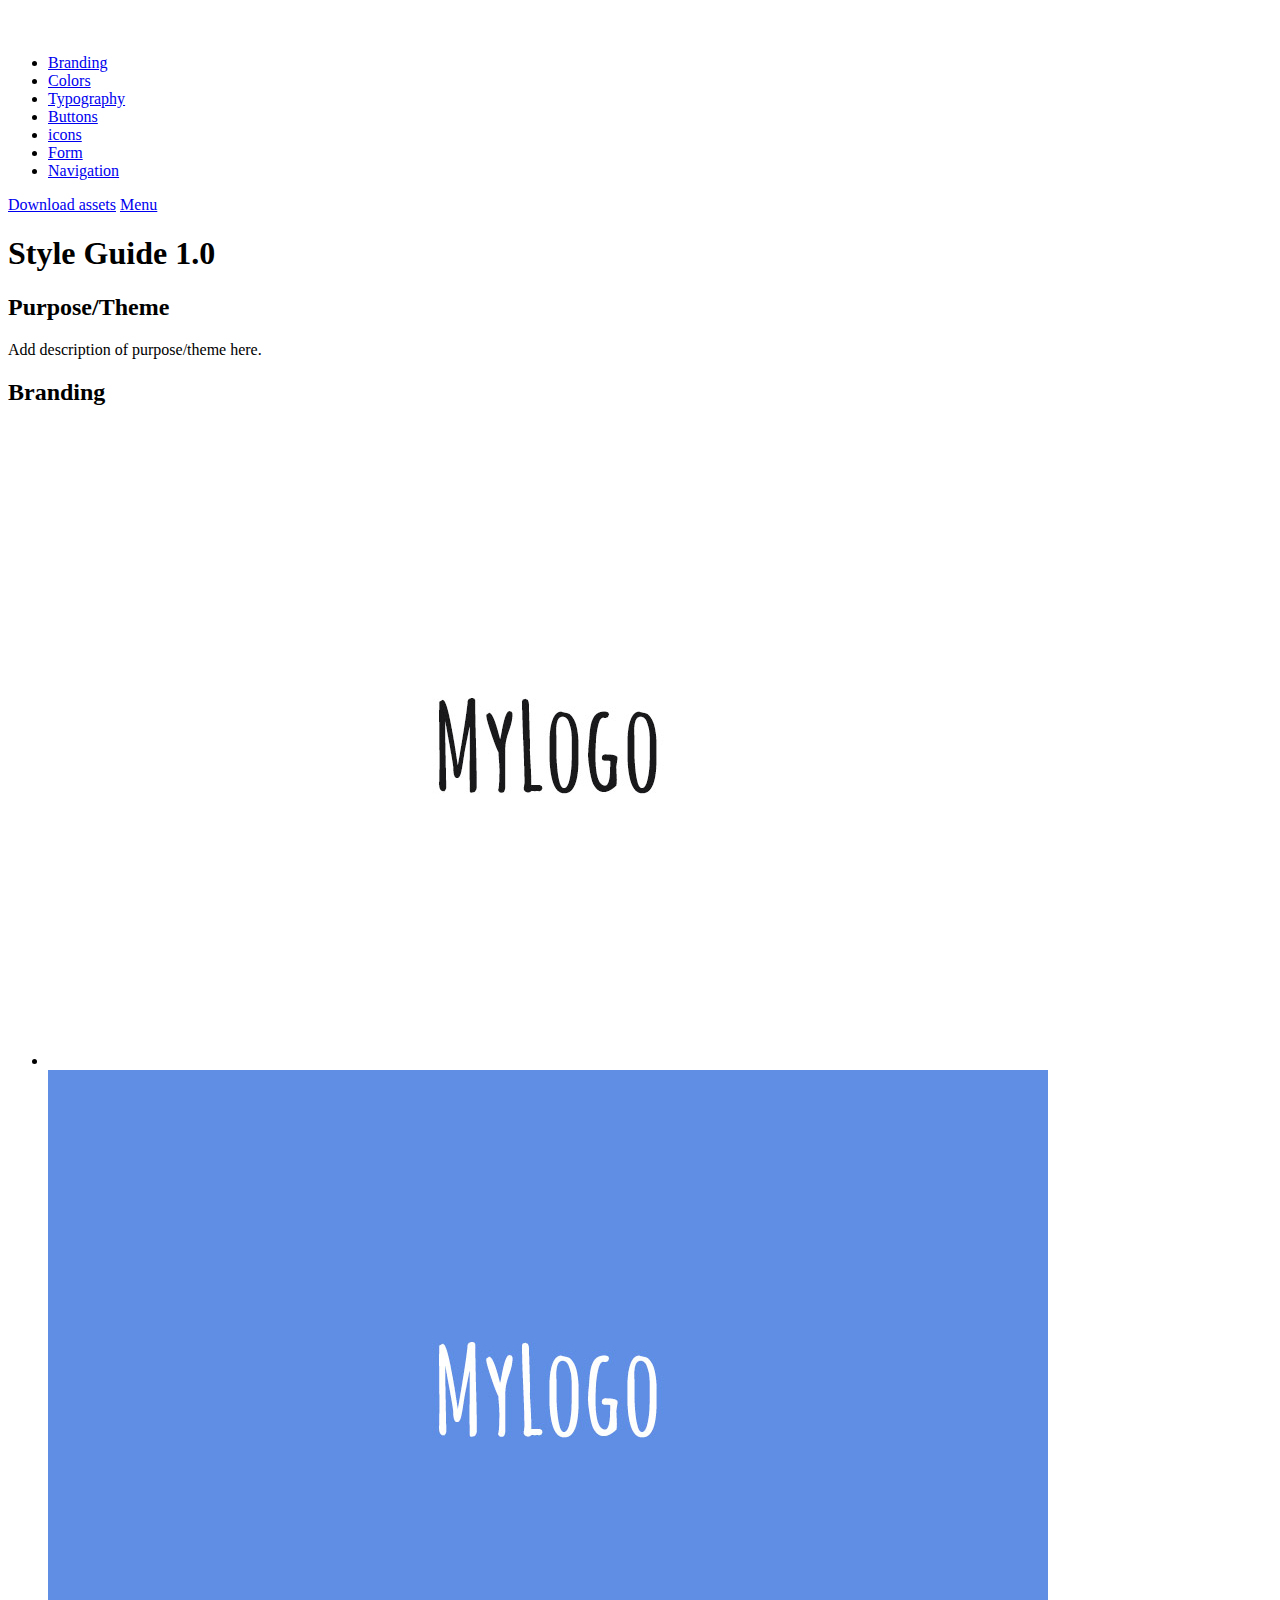
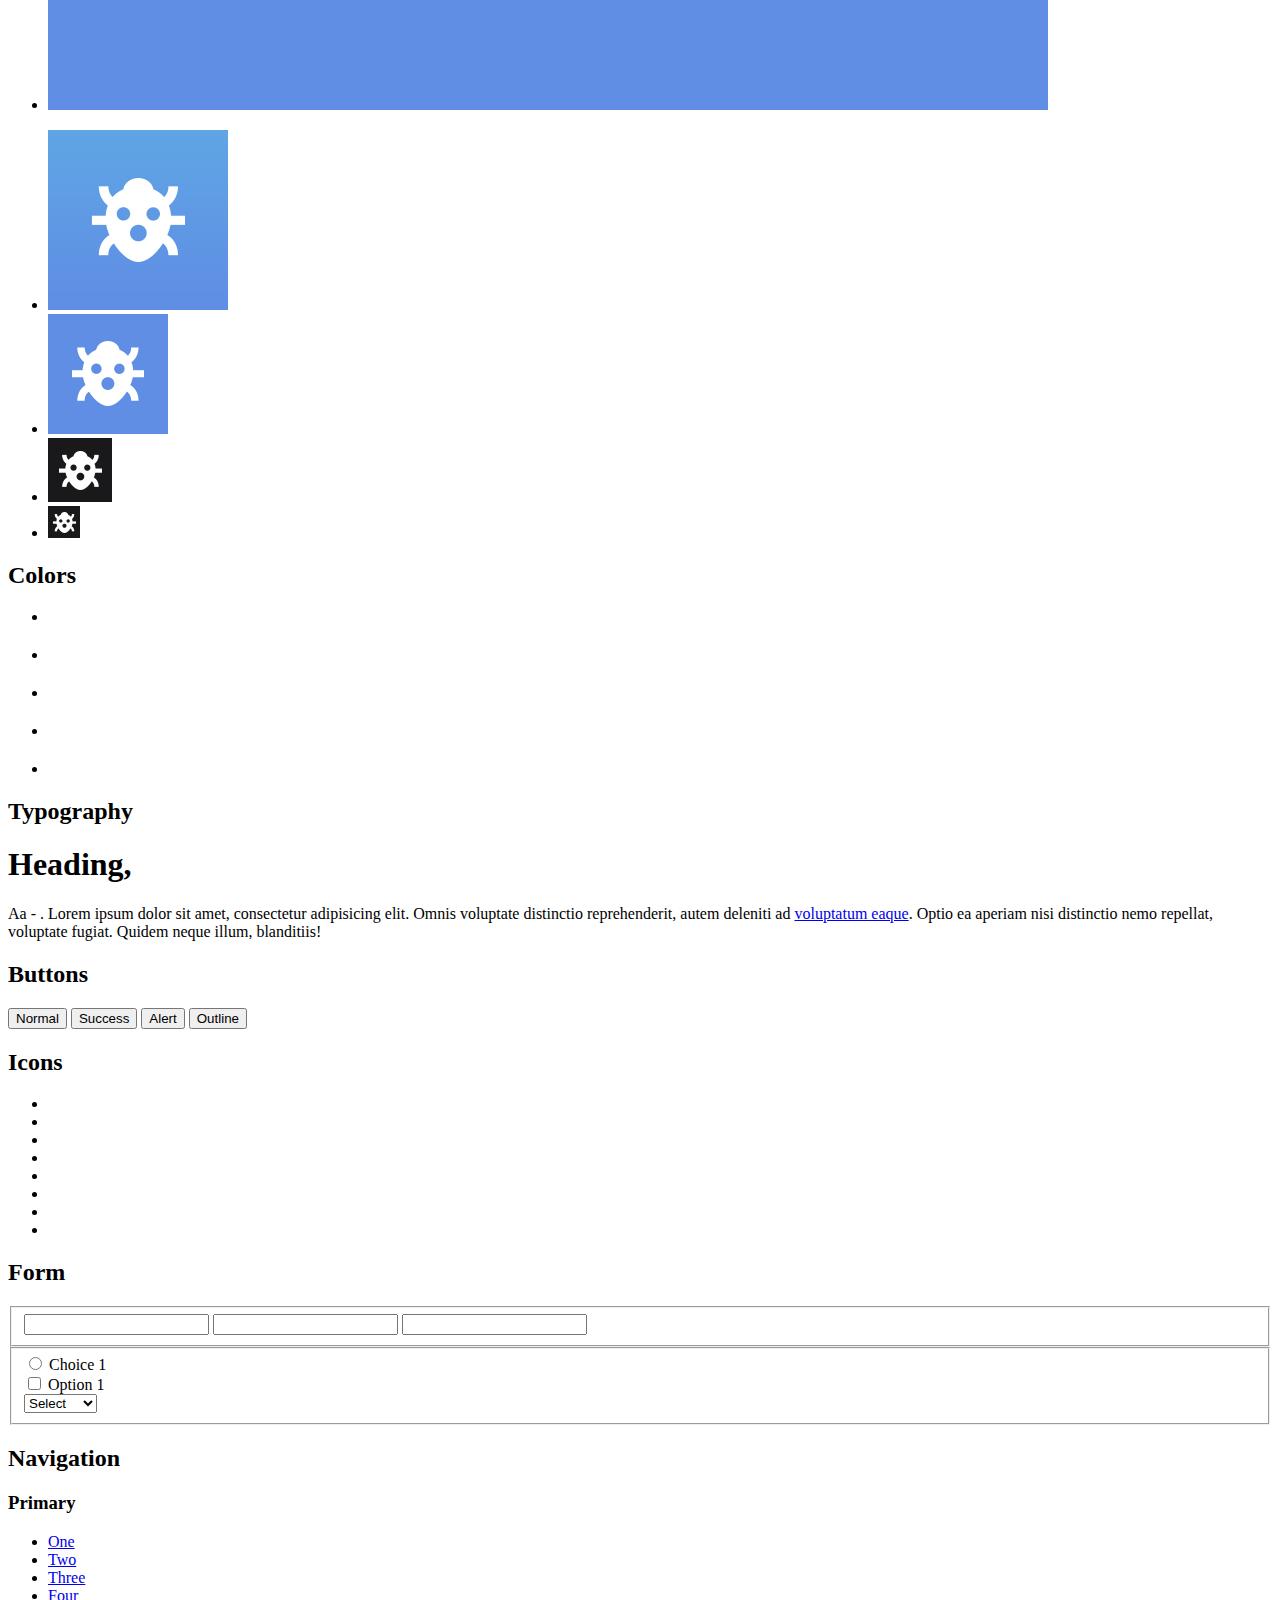
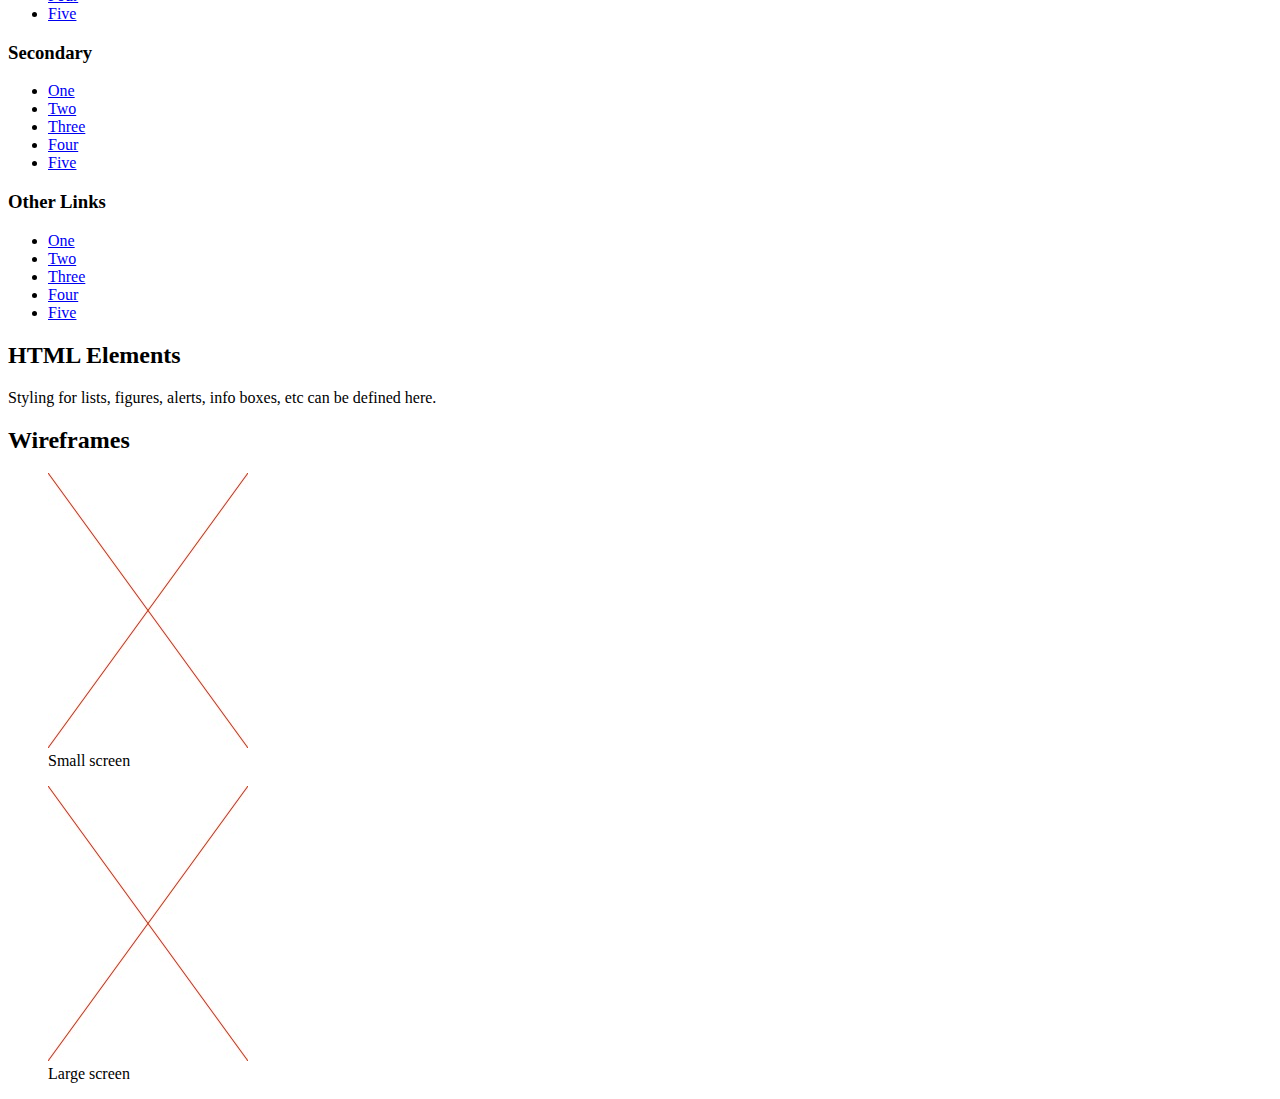
==== src/index.html @ 629ec9d9 "Third time's the charm?" ====
<!DOCTYPE html>
<html lang="en" class="no-js">
  <head>
    <meta charset="UTF-8" />
    <meta name="viewport" content="width=device-width, initial-scale=1" />

    <link
      href="http://fonts.googleapis.com/css?family=Open+Sans:400,300,700|Merriweather"
      rel="stylesheet"
      type="text/css"
    />

    <link rel="stylesheet" href="scss/style-guide.scss" />
    <!-- Resource style -->
    <script src="js/modernizr.js"></script>
    <!-- Modernizr -->
    <title>Style Guide | CodyHouse</title>
  </head>
  <body>
    <header>
      <div class="cd-logo"><img src="assets/logo.svg" alt="Logo" /></div>

      <nav>
        <ul class="cd-main-nav">
          <li><a href="#branding">Branding</a></li>
          <li><a href="#colors">Colors</a></li>
          <li><a href="#typography">Typography</a></li>
          <li><a href="#buttons">Buttons</a></li>
          <li><a href="#icons">icons</a></li>
          <li><a href="#form">Form</a></li>
          <li><a href="#navigation">Navigation</a></li>
        </ul>
        <!-- cd-main-nav -->
      </nav>

      <a href="assets/assets-download-file.zip" class="cd-download"
        ><span>Download assets</span></a
      >
      <a href="#0" class="cd-nav-trigger">Menu<span></span></a>
    </header>

    <main>
      <h1>Style Guide 1.0</h1>

      <section id="purpose" class="cd-purpose">
        <h2>Purpose/Theme</h2>

        <div class="cd-box"><p>Add description of purpose/theme here.</p></div>
      </section>

      <section id="branding" class="cd-branding">
        <h2>Branding</h2>

        <ul>
          <li class="cd-box">
            <img src="assets/branding/logo-ver-1.jpg" alt="Logo version 1" />
          </li>
          <li class="cd-box">
            <img src="assets/branding/logo-ver-2.jpg" alt="Logo version 2" />
          </li>
        </ul>

        <ul>
          <li>
            <img src="assets/branding/touch-icon-1.jpg" alt="Touch Icon 1" />
          </li>
          <li>
            <img src="assets/branding/touch-icon-2.jpg" alt="Touch Icon 2" />
          </li>
          <li><img src="assets/branding/favicon-1.jpg" alt="Favicon 1" /></li>
          <li><img src="assets/branding/favicon-2.jpg" alt="Favicon 2" /></li>
        </ul>
      </section>

      <section id="colors" class="cd-colors">
        <h2>Colors</h2>

        <ul>
          <li class="cd-box"><div class="cd-color-swatch"></div></li>

          <li class="cd-box"><div class="cd-color-swatch"></div></li>

          <li class="cd-box"><div class="cd-color-swatch"></div></li>

          <li class="cd-box"><div class="cd-color-swatch"></div></li>

          <li class="cd-box"><div class="cd-color-swatch"></div></li>
        </ul>
      </section>

      <section id="typography" class="cd-typography">
        <h2>Typography</h2>

        <div class="cd-box">
          <h1>Heading, <span></span></h1>
          <p>
            Aa - <span></span>. Lorem ipsum dolor sit amet, consectetur
            adipisicing elit. Omnis voluptate distinctio reprehenderit, autem
            deleniti ad <a href="#0">voluptatum eaque</a>. Optio ea aperiam nisi
            distinctio nemo repellat, voluptate fugiat. Quidem neque illum,
            blanditiis!
          </p>
        </div>
      </section>

      <section id="buttons" class="cd-buttons">
        <h2>Buttons</h2>

        <div class="cd-box">
          <button class="btn">Normal</button>
          <button class="btn btn-success">Success</button>
          <button class="btn btn-alert">Alert</button>
          <button class="btn btn-outline">Outline</button>
        </div>
      </section>

      <section id="icons" class="cd-icons">
        <h2>Icons</h2>

        <ul class="cd-box">
          <li class="cd-icon-1"></li>
          <li class="cd-icon-2"></li>
          <li class="cd-icon-3"></li>
          <li class="cd-icon-4"></li>
          <li class="cd-icon-5"></li>
          <li class="cd-icon-6"></li>
          <li class="cd-icon-7"></li>
          <li class="cd-icon-8"></li>
        </ul>
      </section>

      <section id="form" class="cd-form">
        <h2>Form</h2>

        <div class="cd-box">
          <form>
            <fieldset>
              <input type="text" /> <input class="success" type="text" />
              <input class="alert" type="text" />
            </fieldset>

            <fieldset>
              <div class="cd-input-wrapper">
                <input type="radio" name="radioButton" id="radio1" />
                <label class="radio-label" for="radio1">Choice 1</label>
              </div>

              <div class="cd-input-wrapper">
                <input type="checkbox" id="checkbox1" />
                <label class="checkbox-label" for="checkbox1">Option 1</label>
              </div>

              <div class="cd-input-wrapper cd-select">
                <select name="select-this" id="select-this">
                  <option value="0">Select</option>
                  <option value="1">Option 1</option>
                  <option value="2">Option 2</option>
                  <option value="2">Option 3</option>
                </select>
              </div>
            </fieldset>
          </form>
        </div>
      </section>
      <section id="navigation" class="cd-navigation">
        <h2>Navigation</h2>
        <div class="cd-box">
          <div>
            <h3>Primary</h3>
            <nav class="cd-primary-nav">
              <ul>
                <li><a href="#">One</a></li>
                <li><a href="#">Two</a></li>
                <li><a href="#">Three</a></li>
                <li><a href="#">Four</a></li>
                <li><a href="#">Five</a></li>
              </ul>
            </nav>
          </div>
          <div>
            <h3>Secondary</h3>
            <nav class="cd-secondary-nav">
              <ul>
                <li><a href="#">One</a></li>
                <li><a href="#">Two</a></li>
                <li><a href="#">Three</a></li>
                <li><a href="#">Four</a></li>
                <li><a href="#">Five</a></li>
              </ul>
            </nav>
          </div>
          <div>
            <h3>Other Links</h3>
            <ul>
              <li><a href="#">One</a></li>
              <li><a href="#">Two</a></li>
              <li><a href="#">Three</a></li>
              <li><a href="#">Four</a></li>
              <li><a href="#">Five</a></li>
            </ul>
          </div>
        </div>
      </section>

      <section id="elements" class="cd-elements">
        <h2>HTML Elements</h2>
        <div class="cd-box">
          <p>
            Styling for lists, figures, alerts, info boxes, etc can be defined
            here.
          </p>
        </div>
      </section>

      <section id="wireframes" class="cd-wireframes">
        <h2>Wireframes</h2>
        <div class="cd-box">
          <figure>
            <img src="assets/wireframe-sm.jpg" alt="Small screen wireframe" />
            <figcaption>Small screen</figcaption>
          </figure>
          <figure>
            <img src="assets/wireframe-lg.jpg" alt="Large screen wireframe" />
            <figcaption>Large screen</figcaption>
          </figure>
        </div>
      </section>
    </main>

    <script src="js/main.js"></script>
  </body>
</html>
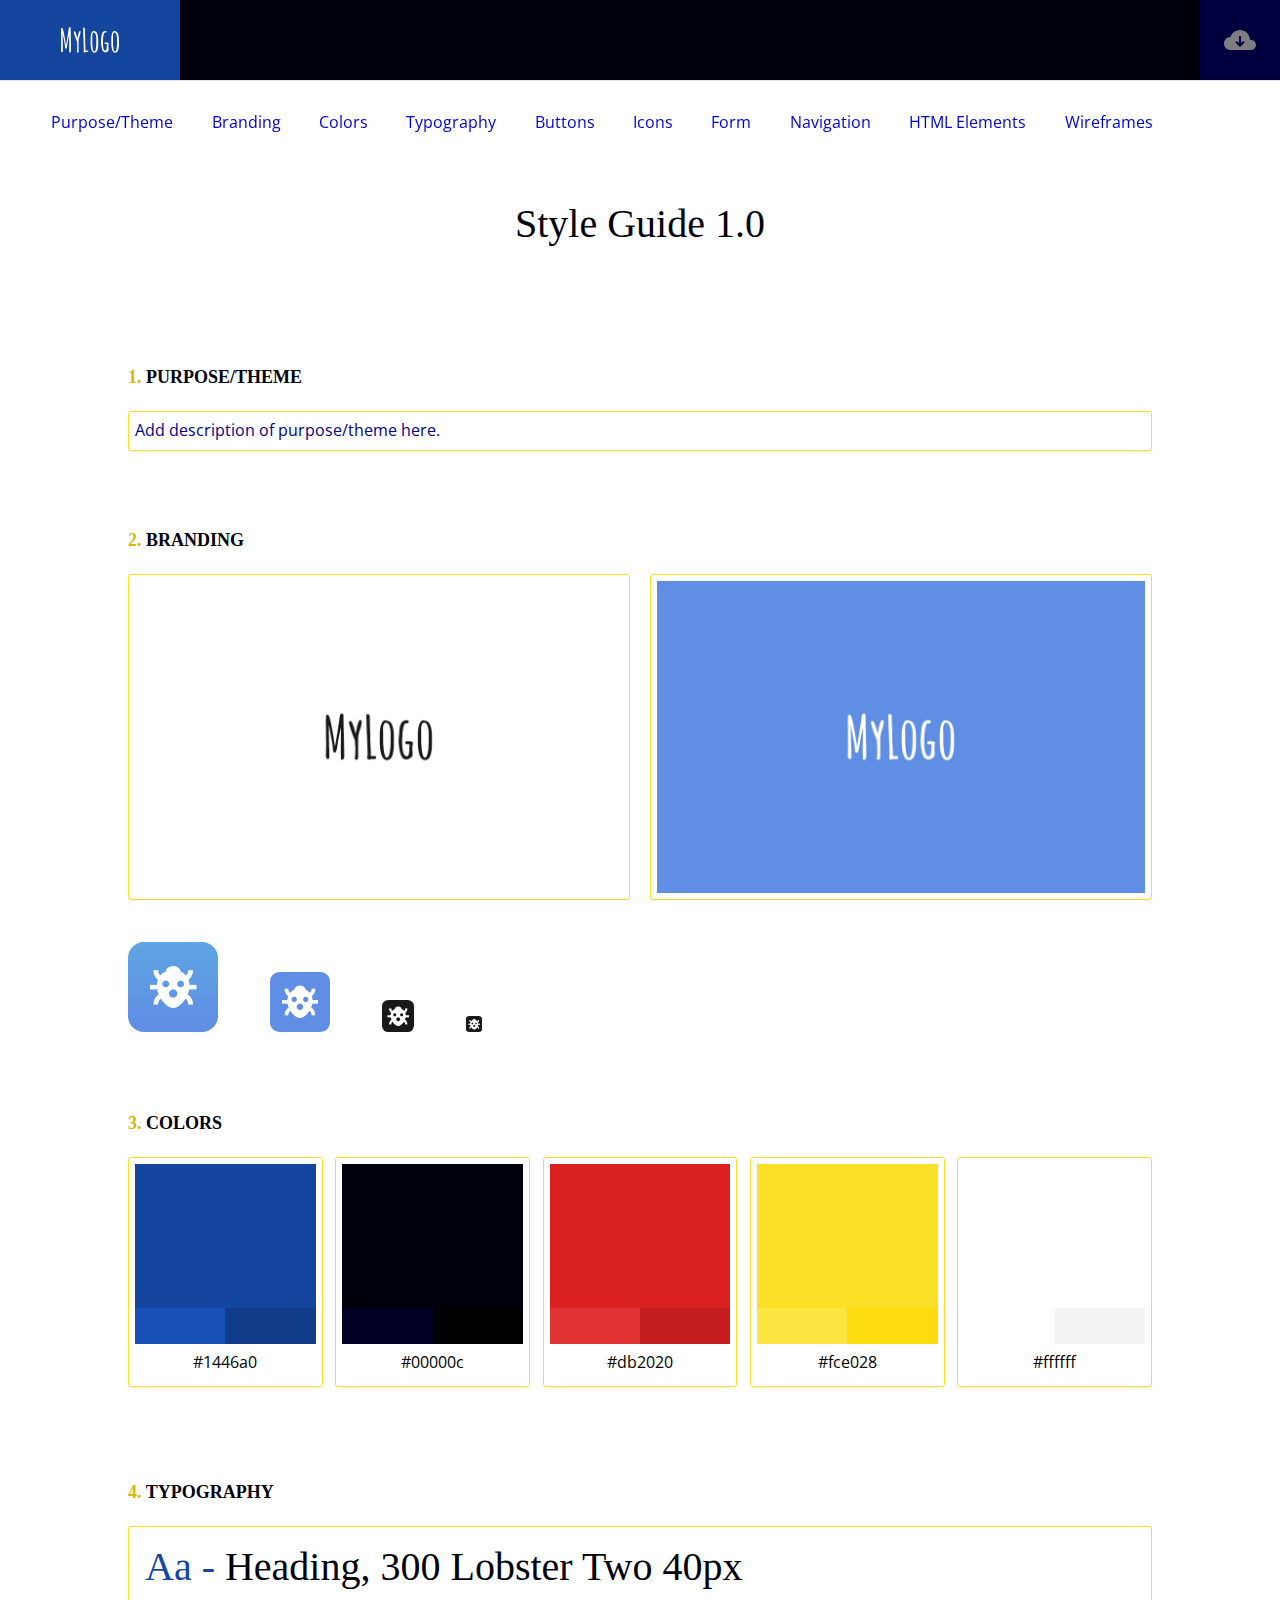
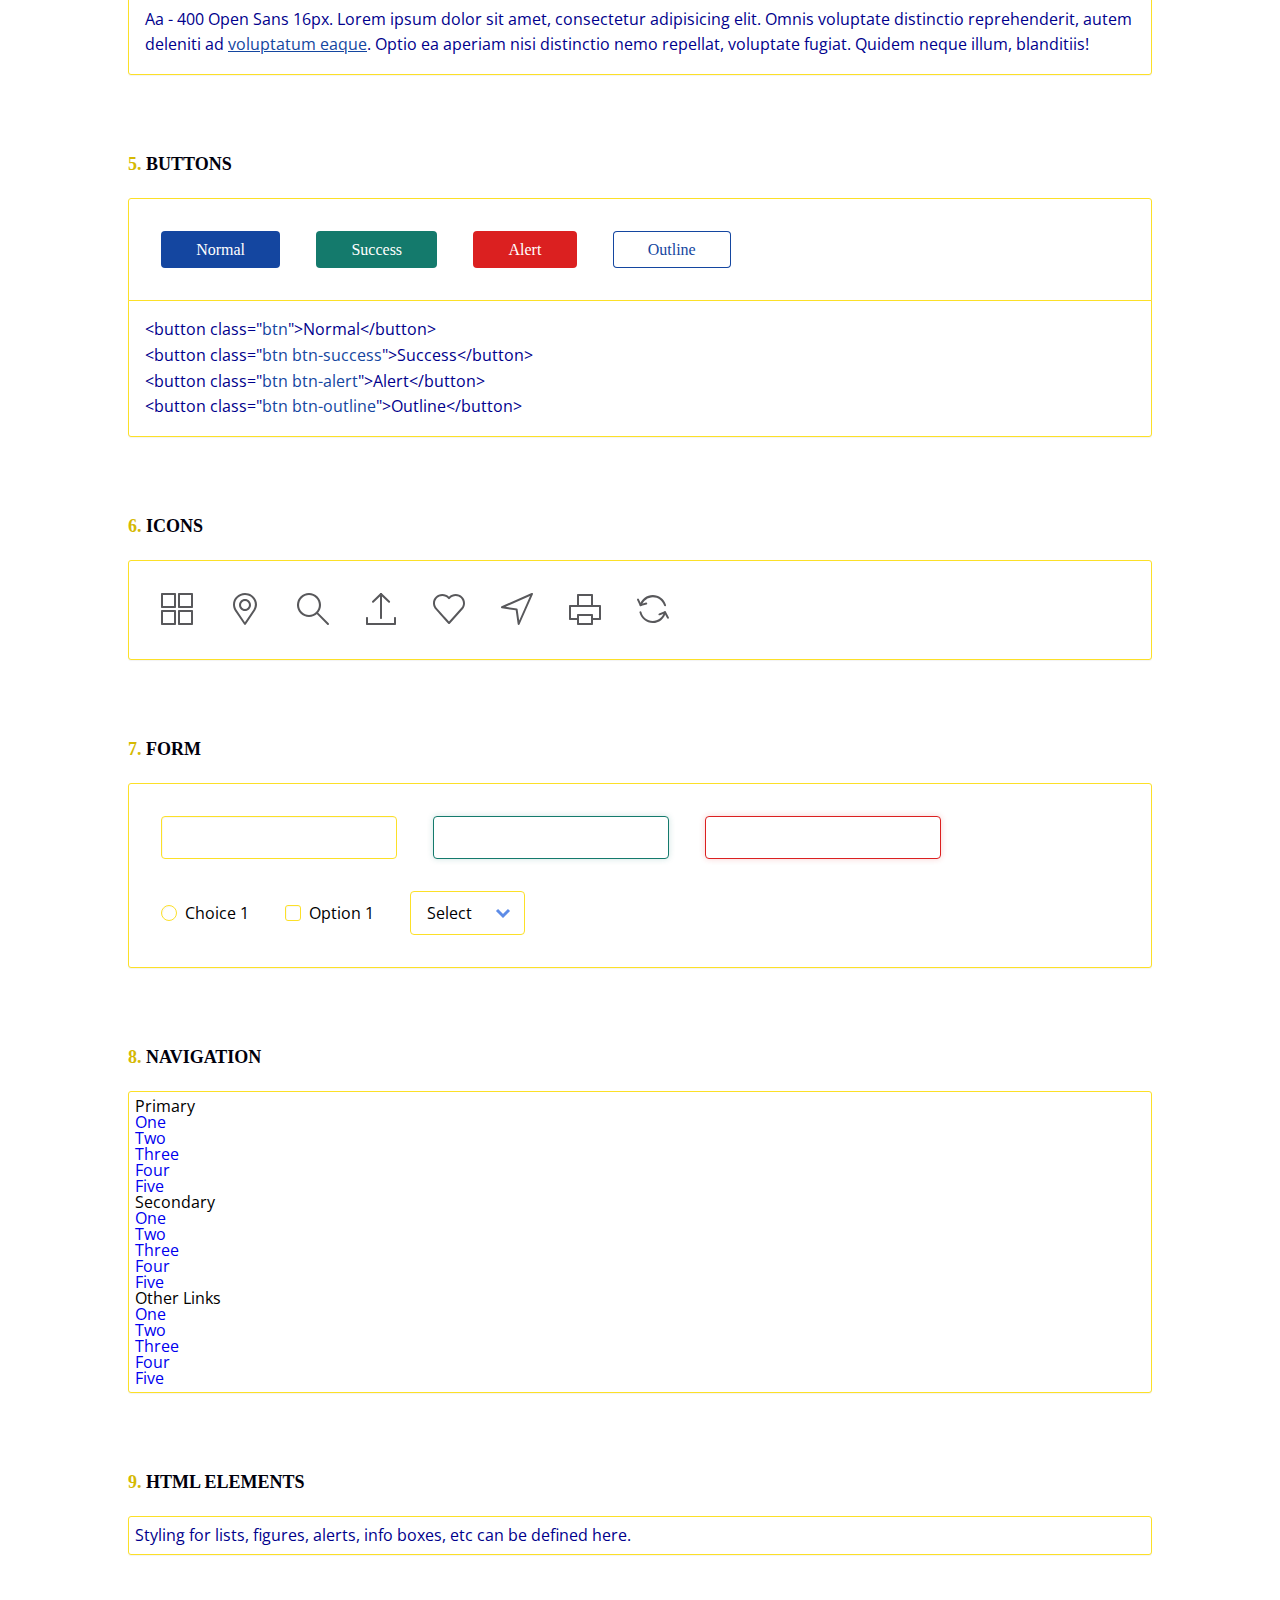
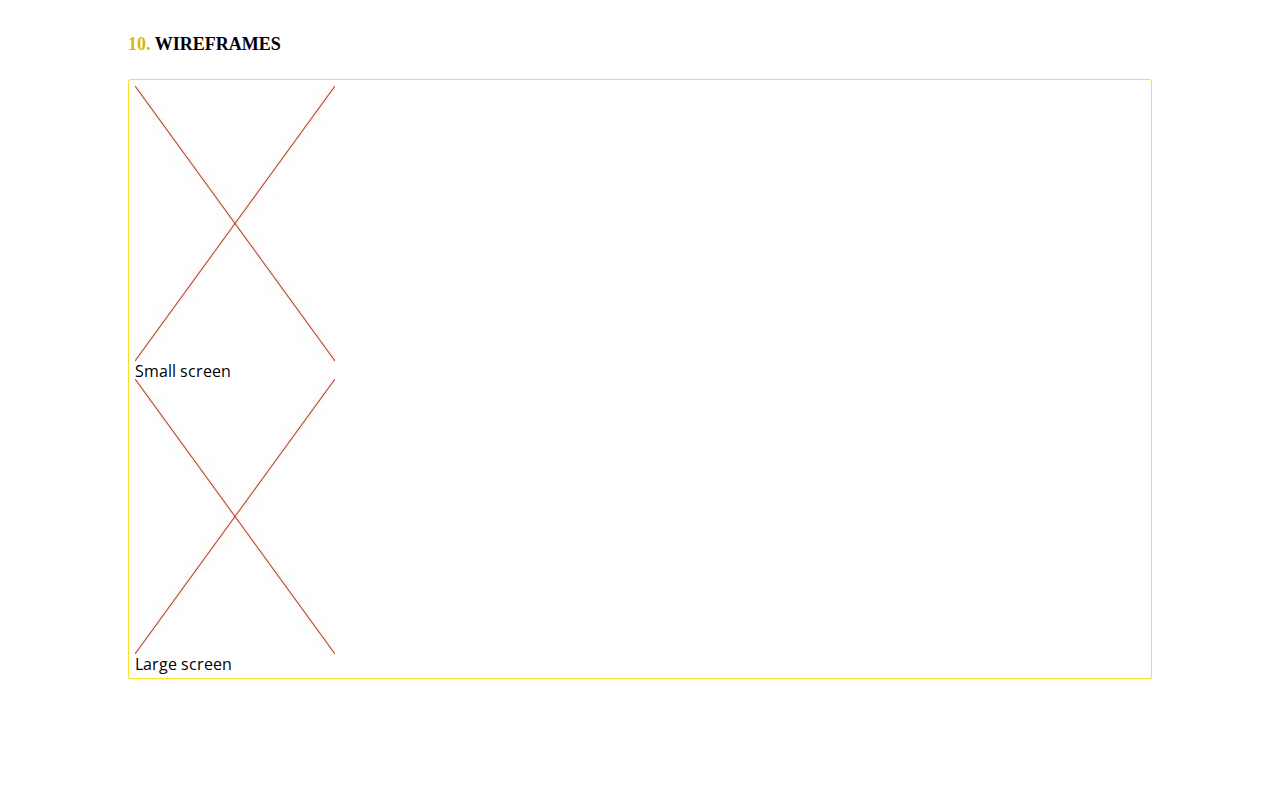
==== commit cd692920: "branch1 first commit" ====
--- a/src/index.html
+++ b/src/index.html
@@ -10,7 +10,7 @@
       type="text/css"
     />
 
-    <link rel="stylesheet" href="scss/style-guide.scss" />
+    <link rel="stylesheet" href="css/style-guide.css" />
     <!-- Resource style -->
     <script src="js/modernizr.js"></script>
     <!-- Modernizr -->
--- a/src/css/style-guide.css
+++ b/src/css/style-guide.css
@@ -0,0 +1,1049 @@
+/* http://meyerweb.com/eric/tools/css/reset/ 
+   v2.0 | 20110126
+   License: none (public domain)
+*/
+html, body, div, span, applet, object, iframe,
+h1, h2, h3, h4, h5, h6, p, blockquote, pre,
+a, abbr, acronym, address, big, cite, code,
+del, dfn, em, img, ins, kbd, q, s, samp,
+small, strike, strong, sub, sup, tt, var,
+b, u, i, center,
+dl, dt, dd, ol, ul, li,
+fieldset, form, label, legend,
+table, caption, tbody, tfoot, thead, tr, th, td,
+article, aside, canvas, details, embed,
+figure, figcaption, footer, header, hgroup,
+menu, nav, output, ruby, section, summary,
+time, mark, audio, video {
+  margin: 0;
+  padding: 0;
+  border: 0;
+  font-size: 100%;
+  font: inherit;
+  vertical-align: baseline;
+}
+
+/* HTML5 display-role reset for older browsers */
+article, aside, details, figcaption, figure,
+footer, header, hgroup, menu, nav, section, main {
+  display: block;
+}
+
+body {
+  line-height: 1;
+}
+
+ol, ul {
+  list-style: none;
+}
+
+blockquote, q {
+  quotes: none;
+}
+
+blockquote:before, blockquote:after,
+q:before, q:after {
+  content: "";
+  content: none;
+}
+
+table {
+  border-collapse: collapse;
+  border-spacing: 0;
+}
+
+/* -------------------------------- 
+
+xBackground 
+
+-------------------------------- */
+body {
+  /* this is the page background */
+  background-color: #ffffff;
+}
+
+/* -------------------------------- 
+
+xPatterns
+
+-------------------------------- */
+.cd-box {
+  /* this is the container of various design elements - i.e. the 2 logo of the branding section */
+  border: 1px solid #fce028;
+  border-radius: 3px;
+  background: #ffffff;
+  box-shadow: 0 1px 1px rgba(0, 0, 0, 0.05);
+  padding: 6px;
+}
+
+/* -------------------------------- 
+
+xNavigation 
+
+-------------------------------- */
+header {
+  background-color: #00000c;
+}
+
+.cd-logo {
+  /* logo box style */
+  background-color: #1446a0;
+  width: 120px;
+}
+@media only screen and (min-width: 1024px) {
+  .cd-logo {
+    width: 180px;
+  }
+}
+
+.cd-main-nav {
+  /* main navigation background color - full screen on small devices */
+  background: #00000c;
+}
+.cd-main-nav li a {
+  color: #ffffff;
+  border-color: #000026;
+}
+@media only screen and (min-width: 1024px) {
+  .cd-main-nav li a {
+    color: #0000d8;
+  }
+  .cd-main-nav li a.selected {
+    color: #ffffff;
+    box-shadow: 0 2px 0 #1446a0;
+  }
+  .cd-main-nav li a:hover {
+    color: #ffffff;
+  }
+}
+
+.cd-nav-trigger span {
+  /* hamburger menu */
+  background-color: #ffffff;
+}
+.cd-nav-trigger span::before, .cd-nav-trigger span::after {
+  /* upper and lower lines */
+  background-color: #ffffff;
+}
+
+.nav-is-visible .cd-nav-trigger span {
+  /* hide line in the center on mobile when nav is visible */
+  background-color: rgba(255, 255, 255, 0);
+}
+.nav-is-visible .cd-nav-trigger span::before, .nav-is-visible .cd-nav-trigger span::after {
+  /* preserve visibility of upper and lower lines - close icon */
+  background-color: white;
+}
+
+.cd-download {
+  /* download button top-right visible on big devices */
+  background-color: #00003f;
+}
+.no-touch .cd-download:hover {
+  background-color: #000059;
+}
+.cd-download span {
+  /* tooltip */
+  background: #1446a0;
+  color: #ffffff;
+}
+.cd-download span::before {
+  /* right arrow color */
+  border-color: #1446a0;
+}
+
+/* -------------------------------- 
+
+xPage title 
+
+-------------------------------- */
+main > h1 {
+  color: #00000c;
+}
+@media only screen and (min-width: 1600px) {
+  main > h1 {
+    /* title goes into the header on big devices */
+    color: #ffffff;
+  }
+}
+
+/* -------------------------------- 
+
+xTypography 
+
+-------------------------------- */
+h1,
+h2 {
+  font-family: "Lobster Two", serif;
+  color: #00000c;
+}
+
+h1 {
+  font-size: 2.4rem;
+  font-weight: 300;
+  line-height: 1.2;
+  margin: 0 0 0.4em;
+}
+@media only screen and (min-width: 768px) {
+  h1 {
+    font-size: 3.2rem;
+  }
+}
+@media only screen and (min-width: 1024px) {
+  h1 {
+    font-size: 4rem;
+  }
+}
+
+h2 {
+  font-weight: bold;
+  text-transform: uppercase;
+  margin: 1em 0;
+}
+@media only screen and (min-width: 768px) {
+  h2 {
+    font-size: 1.8rem;
+    margin: 1em 0 1.4em;
+  }
+}
+
+section > h2::before {
+  /* number before each section title */
+  color: #d5b903;
+}
+
+p {
+  font-size: 1.4rem;
+  line-height: 1.4;
+  color: #00008c;
+}
+p a {
+  color: #1446a0;
+  text-decoration: underline;
+}
+@media only screen and (min-width: 768px) {
+  p {
+    font-size: 1.6rem;
+    line-height: 1.6;
+  }
+}
+
+/* -------------------------------- 
+
+xButtons 
+
+-------------------------------- */
+.btn {
+  border: none;
+  box-shadow: none;
+  border-radius: 0.25em;
+  font-size: 1.4rem;
+  font-family: "Lobster Two", serif;
+  color: #ffffff;
+  padding: 0.6em 2.2em;
+  cursor: pointer;
+  background: #1446a0;
+}
+.btn:focus {
+  outline: none;
+}
+.no-touch .btn:hover {
+  background: #1750b7;
+}
+.btn.btn-success {
+  background: #147a6c;
+}
+.no-touch .btn.btn-success:hover {
+  background: #18907f;
+}
+.btn.btn-alert {
+  background: #db2020;
+}
+.no-touch .btn.btn-alert:hover {
+  background: #e13333;
+}
+.btn.btn-outline {
+  color: #1446a0;
+  background: transparent;
+  box-shadow: inset 0 0 0 1px #1446a0;
+}
+.no-touch .btn.btn-outline:hover {
+  color: #ffffff;
+  background: #1446a0;
+}
+@media only screen and (min-width: 768px) {
+  .btn {
+    font-size: 1.6rem;
+  }
+}
+
+.cd-buttons .cd-box:nth-of-type(2) span {
+  /* CSS class name color */
+  color: #1446a0;
+}
+
+/* -------------------------------- 
+
+xIcons 
+
+-------------------------------- */
+.cd-icons li {
+  /* icons size */
+  width: 32px;
+  height: 32px;
+}
+
+/* -------------------------------- 
+
+xForm 
+
+-------------------------------- */
+input[type=text],
+select {
+  border: 1px solid #fce028;
+  border-radius: 0.25em;
+  background: #ffffff;
+}
+input[type=text]:focus,
+select:focus {
+  outline: none;
+}
+
+input[type=text] {
+  padding: 0.6em 1em;
+  box-shadow: inset 1px 1px rgba(0, 0, 0, 0.03);
+}
+input[type=text].success {
+  border-color: #147a6c;
+  box-shadow: 0 0 6px rgba(20, 122, 108, 0.2);
+}
+input[type=text].alert {
+  border-color: #db2020;
+  box-shadow: 0 0 6px rgba(219, 32, 32, 0.2);
+}
+input[type=text]:focus {
+  border-color: #1446a0;
+  box-shadow: 0 0 6px rgba(20, 70, 160, 0.2);
+}
+
+input[type=radio],
+input[type=checkbox] {
+  position: absolute;
+  left: 0;
+  top: 0;
+  margin: 0;
+  padding: 0;
+  opacity: 0;
+}
+
+.radio-label,
+.checkbox-label {
+  padding-left: 24px;
+  -webkit-user-select: none;
+  -moz-user-select: none;
+  -ms-user-select: none;
+  user-select: none;
+}
+.radio-label::before, .radio-label::after,
+.checkbox-label::before,
+.checkbox-label::after {
+  /* custom radio and check boxes */
+  content: "";
+  display: block;
+  width: 16px;
+  height: 16px;
+  position: absolute;
+  top: 50%;
+  -webkit-transform: translateY(-50%);
+  -moz-transform: translateY(-50%);
+  -ms-transform: translateY(-50%);
+  -o-transform: translateY(-50%);
+  transform: translateY(-50%);
+}
+.radio-label::before,
+.checkbox-label::before {
+  left: 0;
+  border: 1px solid #fce028;
+  box-shadow: inset 1px 1px rgba(0, 0, 0, 0.03);
+}
+.radio-label::after,
+.checkbox-label::after {
+  left: 3px;
+  background: url("../assets/form/icon-check.svg") no-repeat center center;
+  display: none;
+}
+
+.radio-label::before {
+  border-radius: 50%;
+}
+
+.checkbox-label::before {
+  border-radius: 3px;
+}
+
+input[type=radio]:checked + label::before,
+input[type=checkbox]:checked + label::before {
+  background-color: #00000c;
+  border: none;
+  box-shadow: none;
+}
+
+input[type=radio]:checked + label::after,
+input[type=checkbox]:checked + label::after {
+  display: block;
+}
+
+.cd-select::after {
+  /* switcher arrow for select element */
+  content: "";
+  position: absolute;
+  z-index: 1;
+  right: 14px;
+  top: 50%;
+  -webkit-transform: translateY(-50%);
+  -moz-transform: translateY(-50%);
+  -ms-transform: translateY(-50%);
+  -o-transform: translateY(-50%);
+  transform: translateY(-50%);
+  display: block;
+  width: 16px;
+  height: 16px;
+  background: url("../assets/form/icon-select.svg") no-repeat center center;
+  pointer-events: none;
+}
+
+select {
+  position: relative;
+  padding: 0.6em 2em 0.6em 1em;
+  cursor: pointer;
+  -webkit-appearance: none;
+  -moz-appearance: none;
+  -ms-appearance: none;
+  -o-appearance: none;
+  appearance: none;
+}
+
+/* -------------------------------- 
+
+xBasic style
+
+-------------------------------- */
+*, *::after, *::before {
+  -webkit-box-sizing: border-box;
+  -moz-box-sizing: border-box;
+  box-sizing: border-box;
+}
+
+html * {
+  -webkit-font-smoothing: antialiased;
+  -moz-osx-font-smoothing: grayscale;
+}
+
+html {
+  font-size: 62.5%;
+}
+
+body {
+  font-size: 1.6rem;
+  font-family: "Open Sans", sans-serif;
+}
+
+a {
+  text-decoration: none;
+}
+
+img {
+  max-width: 100%;
+}
+
+input, textarea, select {
+  font-family: "Open Sans", sans-serif;
+  font-size: 1.6rem;
+}
+
+header {
+  position: fixed;
+  height: 50px;
+  width: 100%;
+  top: 0;
+  left: 0;
+  box-shadow: 0 1px 1px rgba(0, 0, 0, 0.1);
+  z-index: 10;
+}
+header nav {
+  display: inline-block;
+}
+@media only screen and (min-width: 1024px) {
+  header {
+    height: 80px;
+  }
+  header::after {
+    clear: both;
+    content: "";
+    display: block;
+  }
+}
+
+.cd-logo {
+  display: inline-block;
+  height: 100%;
+  position: relative;
+}
+.cd-logo img {
+  position: absolute;
+  display: block;
+  top: 50%;
+  left: 50%;
+  -webkit-transform: translateX(-50%) translateY(-50%);
+  -moz-transform: translateX(-50%) translateY(-50%);
+  -ms-transform: translateX(-50%) translateY(-50%);
+  -o-transform: translateX(-50%) translateY(-50%);
+  transform: translateX(-50%) translateY(-50%);
+}
+@media only screen and (min-width: 1600px) {
+  .cd-logo {
+    margin-left: 5%;
+  }
+}
+
+.cd-nav-trigger {
+  display: block;
+  position: absolute;
+  right: 0;
+  top: 0;
+  height: 100%;
+  width: 50px;
+  overflow: hidden;
+  white-space: nowrap;
+  color: transparent;
+}
+.cd-nav-trigger span {
+  position: absolute;
+  height: 2px;
+  width: 20px;
+  top: 50%;
+  margin-top: -1px;
+  left: 50%;
+  margin-left: -10px;
+  -webkit-transition: background-color 0.3s 0.3s;
+  -moz-transition: background-color 0.3s 0.3s;
+  transition: background-color 0.3s 0.3s;
+}
+.cd-nav-trigger span::before, .cd-nav-trigger span::after {
+  content: "";
+  position: absolute;
+  width: 100%;
+  height: 100%;
+  /* Force Hardware Acceleration in WebKit */
+  -webkit-transform: translateZ(0);
+  -moz-transform: translateZ(0);
+  -ms-transform: translateZ(0);
+  -o-transform: translateZ(0);
+  transform: translateZ(0);
+  -webkit-backface-visibility: hidden;
+  backface-visibility: hidden;
+  will-change: transform;
+  -webkit-transition: transform 0.3s 0.3s;
+  -moz-transition: transform 0.3s 0.3s;
+  transition: transform 0.3s 0.3s;
+}
+.cd-nav-trigger span::before {
+  -webkit-transform: translateY(-6px);
+  -moz-transform: translateY(-6px);
+  -ms-transform: translateY(-6px);
+  -o-transform: translateY(-6px);
+  transform: translateY(-6px);
+}
+.cd-nav-trigger span::after {
+  -webkit-transform: translateY(6px);
+  -moz-transform: translateY(6px);
+  -ms-transform: translateY(6px);
+  -o-transform: translateY(6px);
+  transform: translateY(6px);
+}
+@media only screen and (min-width: 1024px) {
+  .cd-nav-trigger {
+    display: none;
+  }
+}
+
+.cd-main-nav {
+  position: fixed;
+  top: 0;
+  left: 0;
+  width: 100%;
+  height: 100vh;
+  padding: 50px 0;
+  text-align: center;
+  -webkit-transform: translateY(-100%);
+  -moz-transform: translateY(-100%);
+  -ms-transform: translateY(-100%);
+  -o-transform: translateY(-100%);
+  transform: translateY(-100%);
+  -webkit-transition: transform 0.3s;
+  -moz-transition: transform 0.3s;
+  transition: transform 0.3s;
+}
+.cd-main-nav li a {
+  display: block;
+  font-size: 1.8rem;
+  padding: 1em 0;
+  border-bottom-width: 1px;
+  border-style: solid;
+}
+.cd-main-nav li:first-of-type a {
+  border-top-width: 1px;
+}
+@media only screen and (min-width: 1024px) {
+  .cd-main-nav {
+    position: static;
+    display: table;
+    -webkit-transform: translateY(0);
+    -moz-transform: translateY(0);
+    -ms-transform: translateY(0);
+    -o-transform: translateY(0);
+    transform: translateY(0);
+    width: auto;
+    height: 80px;
+    background: transparent;
+    padding: 0 2em;
+    text-align: left;
+  }
+  .cd-main-nav li {
+    display: table-cell;
+    vertical-align: middle;
+    padding: 0 1em;
+  }
+  .cd-main-nav li a {
+    display: inline-block;
+    font-size: 1.6rem;
+    padding: 0.4em 0.2em;
+    border-bottom: none;
+    -webkit-transition: all 0.2s;
+    -moz-transition: all 0.2s;
+    transition: all 0.2s;
+  }
+  .cd-main-nav li:first-of-type a {
+    border-top: none;
+  }
+}
+@media only screen and (min-width: 1600px) {
+  .cd-main-nav {
+    display: none;
+  }
+}
+
+.nav-is-visible .cd-nav-trigger span::before {
+  -webkit-transform: translateY(0) rotate(-45deg);
+  -moz-transform: translateY(0) rotate(-45deg);
+  -ms-transform: translateY(0) rotate(-45deg);
+  -o-transform: translateY(0) rotate(-45deg);
+  transform: translateY(0) rotate(-45deg);
+}
+.nav-is-visible .cd-nav-trigger span::after {
+  -webkit-transform: translateY(0) rotate(45deg);
+  -moz-transform: translateY(0) rotate(45deg);
+  -ms-transform: translateY(0) rotate(45deg);
+  -o-transform: translateY(0) rotate(45deg);
+  transform: translateY(0) rotate(45deg);
+}
+.nav-is-visible .cd-main-nav {
+  -webkit-transform: translateY(0);
+  -moz-transform: translateY(0);
+  -ms-transform: translateY(0);
+  -o-transform: translateY(0);
+  transform: translateY(0);
+}
+
+.cd-download {
+  position: absolute;
+  top: 0;
+  right: 0;
+  height: 100%;
+  width: 80px;
+  background-image: url("../assets/icon-download.svg");
+  background-position: center center;
+  background-repeat: no-repeat;
+  display: none;
+  -webkit-transition: background-color 0.2s;
+  -moz-transition: background-color 0.2s;
+  transition: background-color 0.2s;
+}
+.cd-download span {
+  /* tooltip */
+  position: absolute;
+  right: 120%;
+  top: 50%;
+  margin-top: -20px;
+  width: 140px;
+  height: 40px;
+  line-height: 40px;
+  white-space: nowrap;
+  text-align: center;
+  font-size: 1.2rem;
+  -webkit-transition: opacity 0.2s 0s, visibility 0s 0.2s;
+  -moz-transition: opacity 0.2s 0s, visibility 0s 0.2s;
+  transition: opacity 0.2s 0s, visibility 0s 0.2s;
+}
+.cd-download span::before {
+  /* right arrow */
+  content: "";
+  position: absolute;
+  top: 12px;
+  left: 100%;
+  height: 0;
+  width: 0;
+  border-width: 8px;
+  border-style: solid;
+  border-top-color: transparent;
+  border-bottom-color: transparent;
+  border-right-color: transparent;
+}
+.no-touch .cd-download:hover span {
+  opacity: 1;
+  visibility: visible;
+  -webkit-transition: opacity 0.2s 0s, visibility 0s 0s;
+  -moz-transition: opacity 0.2s 0s, visibility 0s 0s;
+  transition: opacity 0.2s 0s, visibility 0s 0s;
+}
+@media only screen and (min-width: 1024px) {
+  .cd-download {
+    display: block;
+  }
+  .cd-download span {
+    opacity: 0;
+    visibility: hidden;
+  }
+}
+@media only screen and (min-width: 1600px) {
+  .cd-download {
+    right: 5%;
+  }
+}
+
+main {
+  width: 90%;
+  max-width: 1024px;
+  margin: 0 auto;
+  padding: 50px 0;
+}
+main > h1 {
+  text-align: center;
+  margin: 3em 0;
+}
+@media only screen and (min-width: 1024px) {
+  main {
+    padding-top: 80px;
+  }
+}
+@media only screen and (min-width: 1600px) {
+  main {
+    max-width: none;
+    padding: 120px 0 50px;
+  }
+  main > h1 {
+    position: fixed;
+    top: 0;
+    left: 50%;
+    height: 80px;
+    line-height: 80px;
+    width: 400px;
+    margin: 0 0 0 -200px;
+    font-size: 2.6rem;
+    z-index: 20;
+  }
+}
+
+section {
+  margin: 3em 0;
+}
+section::after {
+  clear: both;
+  content: "";
+  display: block;
+}
+section:nth-of-type(1) h2::before {
+  content: "1. ";
+}
+section:nth-of-type(2) h2::before {
+  content: "2. ";
+}
+section:nth-of-type(3) h2::before {
+  content: "3. ";
+}
+section:nth-of-type(4) h2::before {
+  content: "4. ";
+}
+section:nth-of-type(5) h2::before {
+  content: "5. ";
+}
+section:nth-of-type(6) h2::before {
+  content: "6. ";
+}
+section:nth-of-type(7) h2::before {
+  content: "7. ";
+}
+section:nth-of-type(8) h2::before {
+  content: "8. ";
+}
+section:nth-of-type(9) h2::before {
+  content: "9. ";
+}
+section:nth-of-type(10) h2::before {
+  content: "10. ";
+}
+@media only screen and (min-width: 768px) {
+  section {
+    margin: 3em 0 5em;
+  }
+}
+@media only screen and (min-width: 1600px) {
+  section {
+    width: 48%;
+    float: left;
+    margin: 0 4% 4em 0;
+  }
+  section:nth-of-type(2n) {
+    margin-right: 0;
+  }
+}
+
+/* xBranding section - basic style */
+.cd-branding .cd-box {
+  margin-bottom: 1em;
+}
+.cd-branding img {
+  display: block;
+  width: 100%;
+}
+.cd-branding ul:last-of-type {
+  padding-top: 0.6em;
+}
+.cd-branding ul:last-of-type li {
+  display: inline-block;
+  margin-right: 1em;
+}
+.cd-branding ul:last-of-type li:nth-of-type(1) img {
+  width: 90px;
+  height: 90px;
+  border-radius: 1em;
+}
+.cd-branding ul:last-of-type li:nth-of-type(2) img {
+  width: 60px;
+  height: 60px;
+  border-radius: 0.6em;
+}
+.cd-branding ul:last-of-type li:nth-of-type(3) img {
+  width: 32px;
+  height: 32px;
+  border-radius: 0.4em;
+}
+.cd-branding ul:last-of-type li:nth-of-type(4) img {
+  width: 16px;
+  height: 16px;
+  border-radius: 0.2em;
+}
+@media only screen and (min-width: 768px) {
+  .cd-branding .cd-box {
+    width: 49%;
+    float: left;
+    margin: 0 2% 2em 0;
+  }
+  .cd-branding .cd-box:nth-of-type(2n) {
+    margin-right: 0;
+  }
+  .cd-branding ul:last-of-type {
+    clear: left;
+  }
+  .cd-branding ul:last-of-type li {
+    margin-right: 3em;
+  }
+}
+
+/* xColor section - basic style */
+.cd-colors li {
+  text-align: center;
+  width: 48%;
+  float: left;
+  margin: 0 4% 1em 0;
+}
+.cd-colors li:nth-of-type(2n) {
+  margin-right: 0;
+}
+.cd-colors .cd-color-swatch {
+  position: relative;
+  width: 100%;
+  padding: 50% 0;
+}
+.cd-colors .cd-color-swatch::before, .cd-colors .cd-color-swatch::after {
+  /* lighter and darker color shades of the same swatch */
+  content: "";
+  position: absolute;
+  bottom: 0;
+  width: 50%;
+  height: 20%;
+}
+.cd-colors .cd-color-swatch::before {
+  left: 0;
+}
+.cd-colors .cd-color-swatch::after {
+  right: 0;
+}
+.cd-colors b {
+  display: block;
+  padding: 0.6em 0;
+}
+.cd-colors li:nth-of-type(1) .cd-color-swatch {
+  background: #1446a0;
+}
+.cd-colors li:nth-of-type(1) .cd-color-swatch::before {
+  background: #1750b7;
+}
+.cd-colors li:nth-of-type(1) .cd-color-swatch::after {
+  background: #113c89;
+}
+.cd-colors li:nth-of-type(2) .cd-color-swatch {
+  background: #00000c;
+}
+.cd-colors li:nth-of-type(2) .cd-color-swatch::before {
+  background: #000026;
+}
+.cd-colors li:nth-of-type(2) .cd-color-swatch::after {
+  background: black;
+}
+.cd-colors li:nth-of-type(3) .cd-color-swatch {
+  background: #db2020;
+}
+.cd-colors li:nth-of-type(3) .cd-color-swatch::before {
+  background: #e13333;
+}
+.cd-colors li:nth-of-type(3) .cd-color-swatch::after {
+  background: #c51d1d;
+}
+.cd-colors li:nth-of-type(4) .cd-color-swatch {
+  background: #fce028;
+}
+.cd-colors li:nth-of-type(4) .cd-color-swatch::before {
+  background: #fce441;
+}
+.cd-colors li:nth-of-type(4) .cd-color-swatch::after {
+  background: #fcdc0f;
+}
+.cd-colors li:nth-of-type(5) .cd-color-swatch {
+  background: #ffffff;
+}
+.cd-colors li:nth-of-type(5) .cd-color-swatch::before {
+  background: white;
+}
+.cd-colors li:nth-of-type(5) .cd-color-swatch::after {
+  background: #f2f2f2;
+}
+@media only screen and (min-width: 768px) {
+  .cd-colors li {
+    width: 19%;
+    float: left;
+    margin: 0 1.25% 1em 0;
+  }
+  .cd-colors li:nth-of-type(2n) {
+    margin-right: 1.25%;
+  }
+  .cd-colors li:nth-of-type(5n) {
+    margin-right: 0;
+  }
+}
+
+.cd-typography .cd-box,
+.cd-buttons .cd-box,
+.cd-icons .cd-box,
+.cd-form .cd-box {
+  padding: 1em;
+}
+@media only screen and (min-width: 768px) {
+  .cd-typography .cd-box .cd-box,
+.cd-buttons .cd-box .cd-box,
+.cd-icons .cd-box .cd-box,
+.cd-form .cd-box .cd-box {
+    padding: 2em;
+  }
+}
+
+/* xTypography section - basic style */
+.cd-typography h1::before {
+  content: "Aa - ";
+  color: #1446a0;
+}
+
+.cd-buttons .cd-box:first-of-type {
+  border-bottom-left-radius: 0;
+  border-bottom-right-radius: 0;
+}
+.cd-buttons .cd-box:last-of-type {
+  margin-top: -1px;
+  border-top-left-radius: 0;
+  border-top-right-radius: 0;
+}
+.cd-buttons button {
+  margin: 0.4em;
+}
+@media only screen and (min-width: 1024px) {
+  .cd-buttons button {
+    margin: 1em;
+  }
+}
+
+/* xIcons section - basic style */
+.cd-icons li {
+  display: inline-block;
+  background-position: center center;
+  background-repeat: no-repeat;
+  margin: 1em;
+}
+.cd-icons .cd-icon-1 {
+  background-image: url("../assets/icons/icon-1.svg");
+}
+.cd-icons .cd-icon-2 {
+  background-image: url("../assets/icons/icon-2.svg");
+}
+.cd-icons .cd-icon-3 {
+  background-image: url("../assets/icons/icon-3.svg");
+}
+.cd-icons .cd-icon-4 {
+  background-image: url("../assets/icons/icon-4.svg");
+}
+.cd-icons .cd-icon-5 {
+  background-image: url("../assets/icons/icon-5.svg");
+}
+.cd-icons .cd-icon-6 {
+  background-image: url("../assets/icons/icon-6.svg");
+}
+.cd-icons .cd-icon-7 {
+  background-image: url("../assets/icons/icon-7.svg");
+}
+.cd-icons .cd-icon-8 {
+  background-image: url("../assets/icons/icon-8.svg");
+}
+
+/* xForm section - basic style */
+.cd-form input[type=text],
+.cd-form .cd-input-wrapper {
+  margin: 1em;
+}
+.cd-form .cd-input-wrapper {
+  position: relative;
+  display: inline-block;
+}
+.cd-form select::-ms-expand {
+  display: none;
+}
+
+@-moz-document url-prefix() {
+  /* hide custom arrow on Firefox */
+  .cd-select::after {
+    display: none;
+  }
+}
+.no-csstransitions .cd-select::after {
+  display: none;
+}
+
+/*# sourceMappingURL=style-guide.css.map */
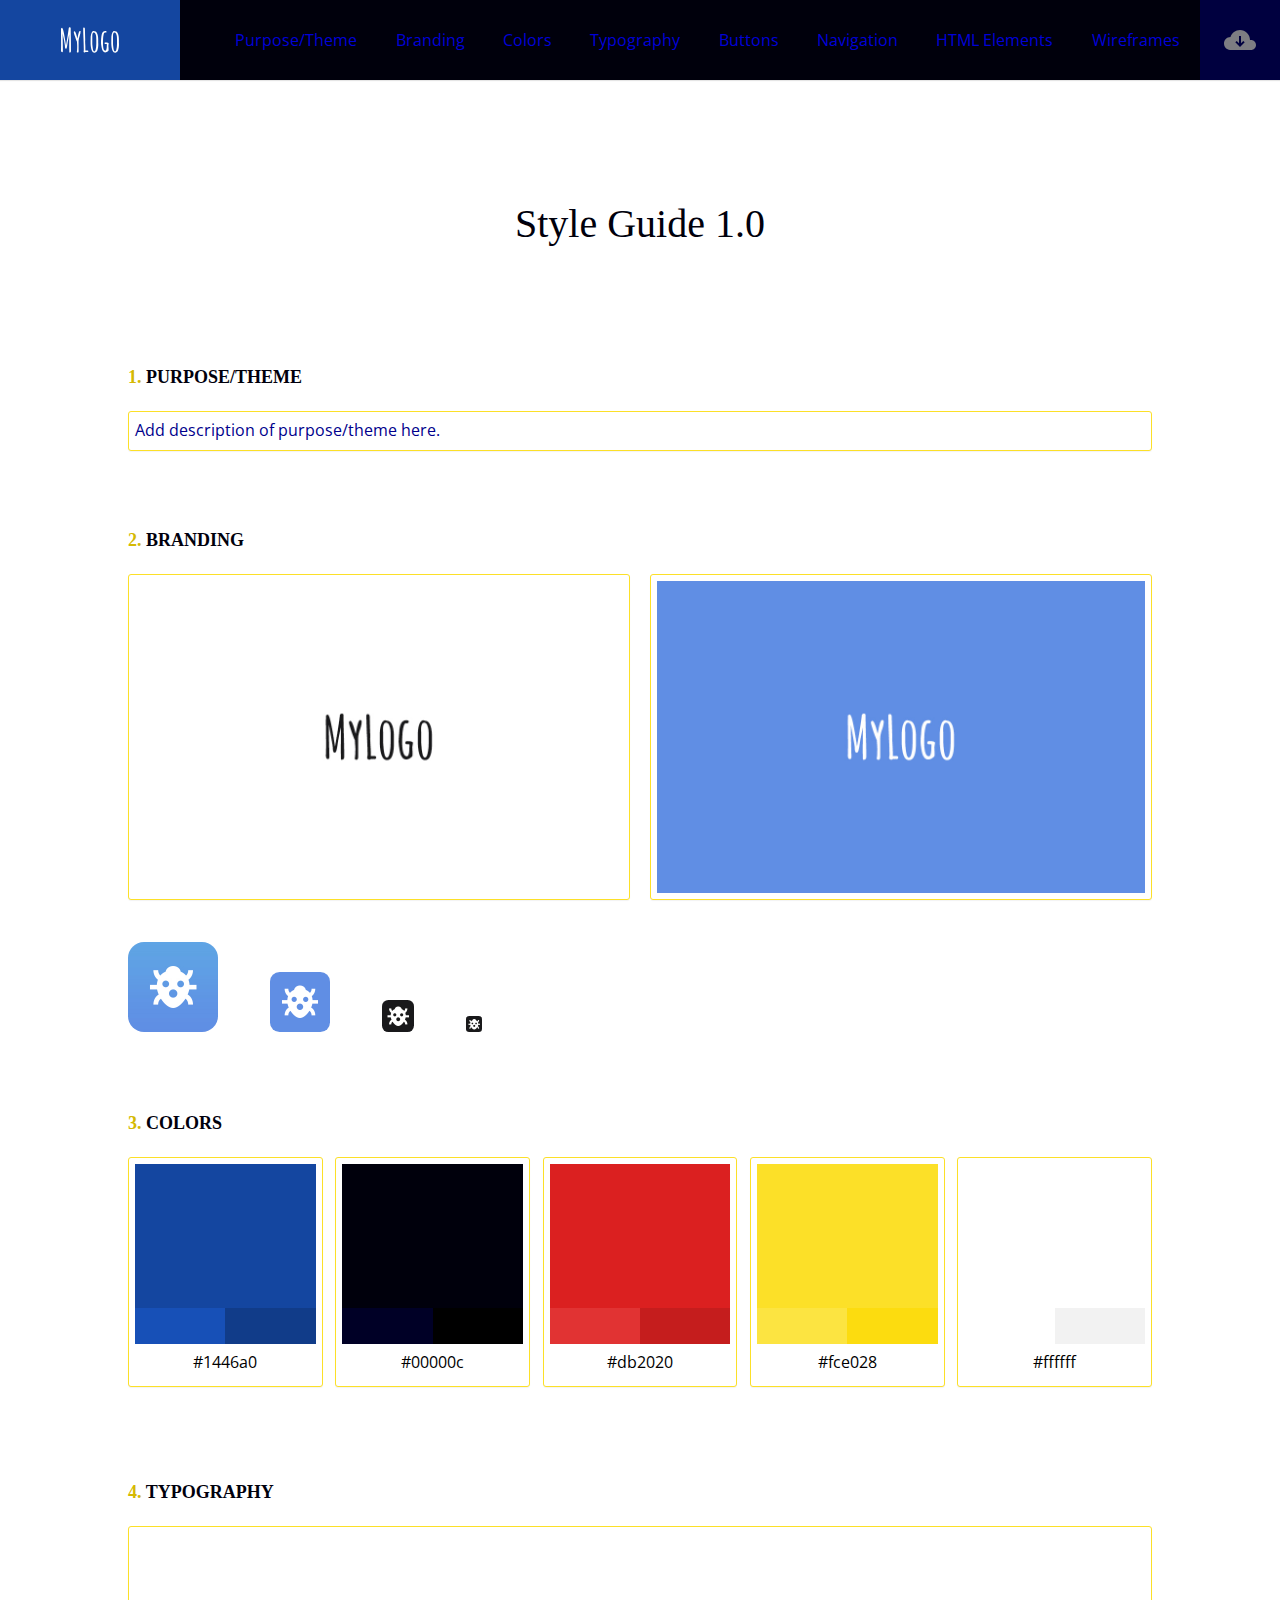
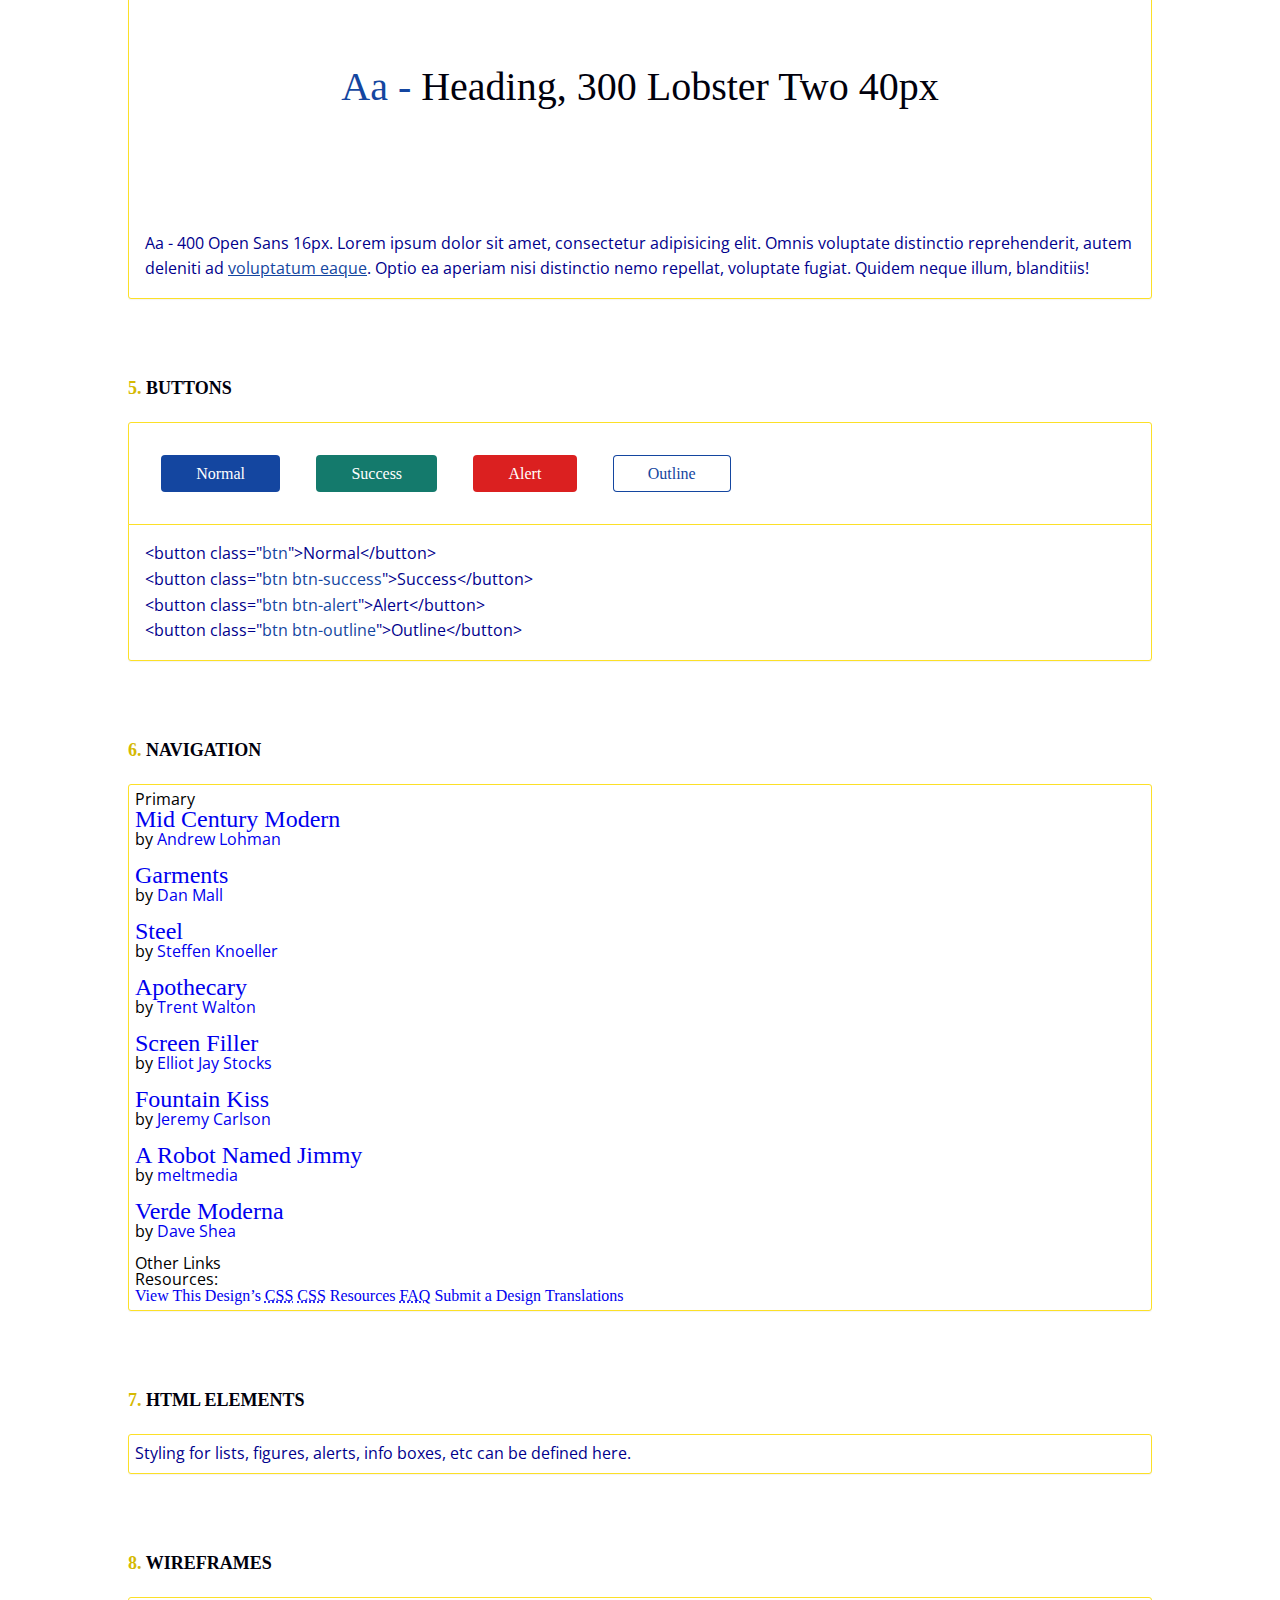
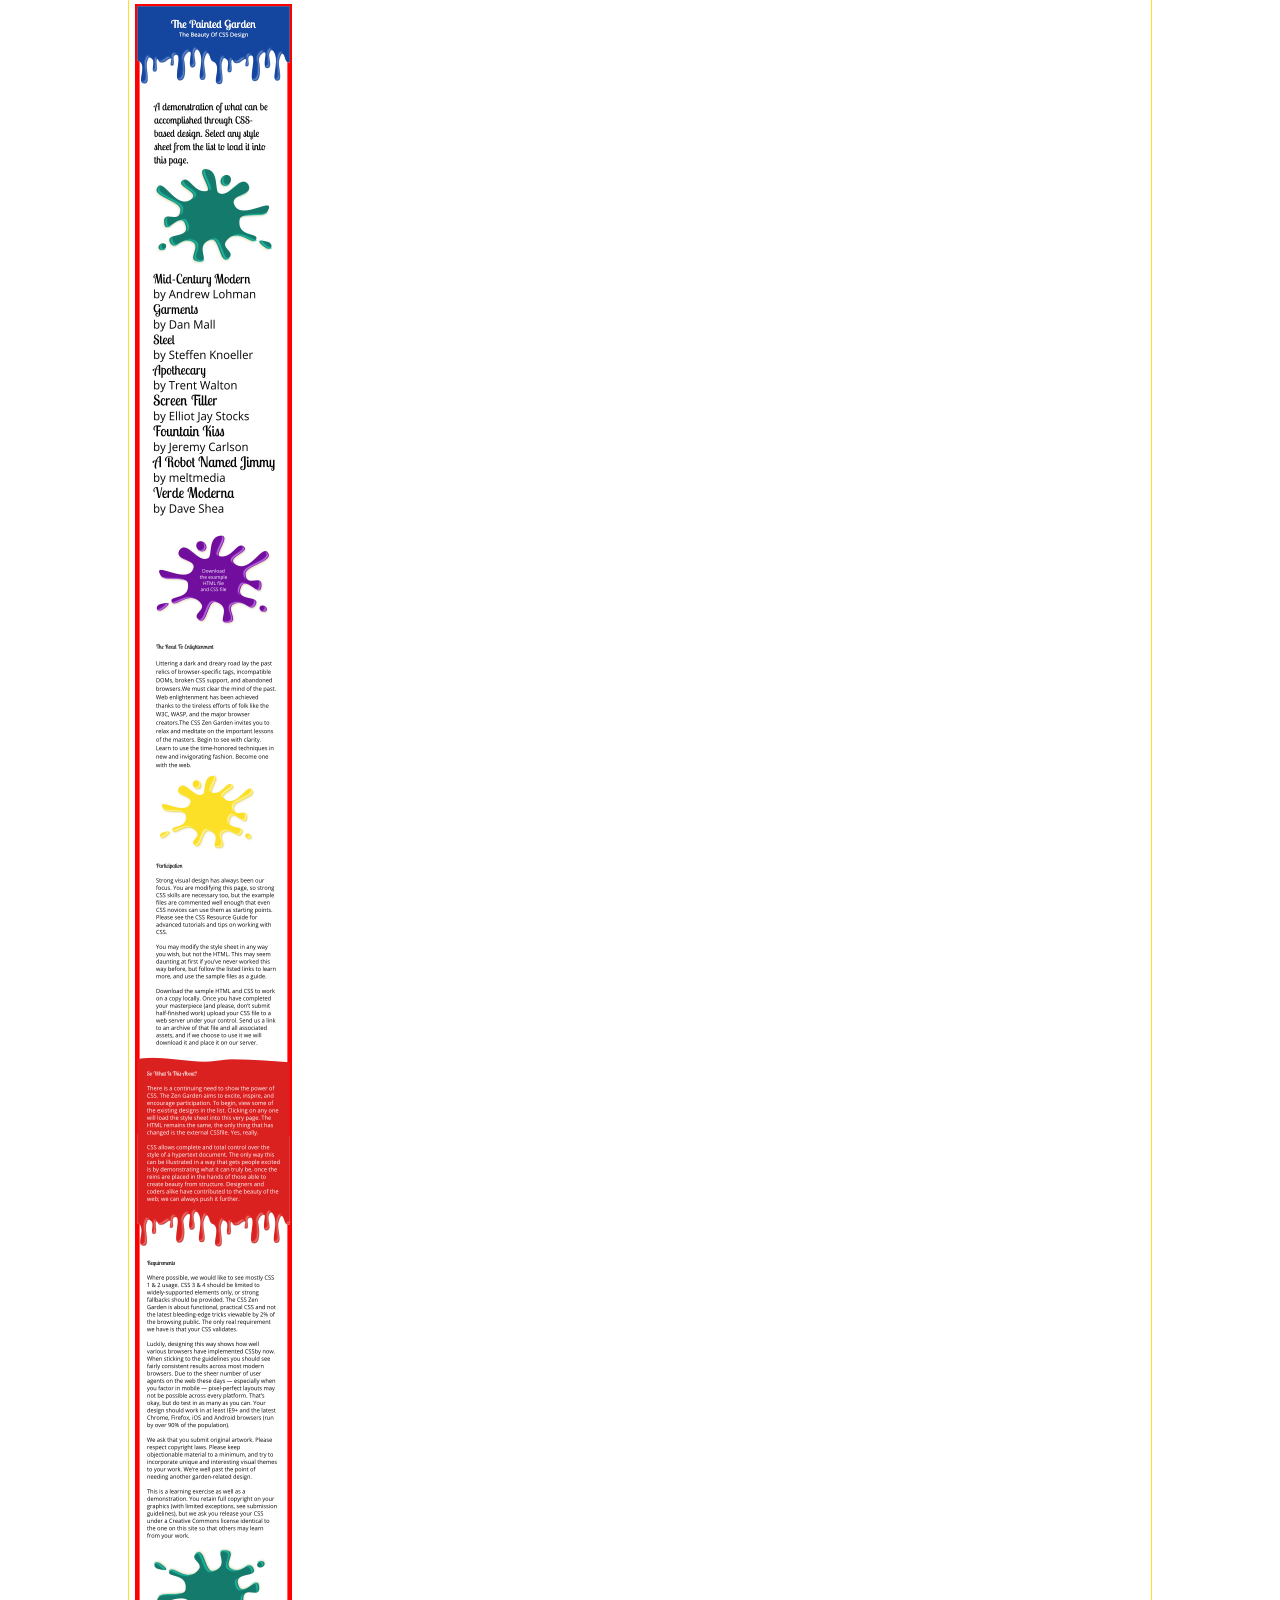
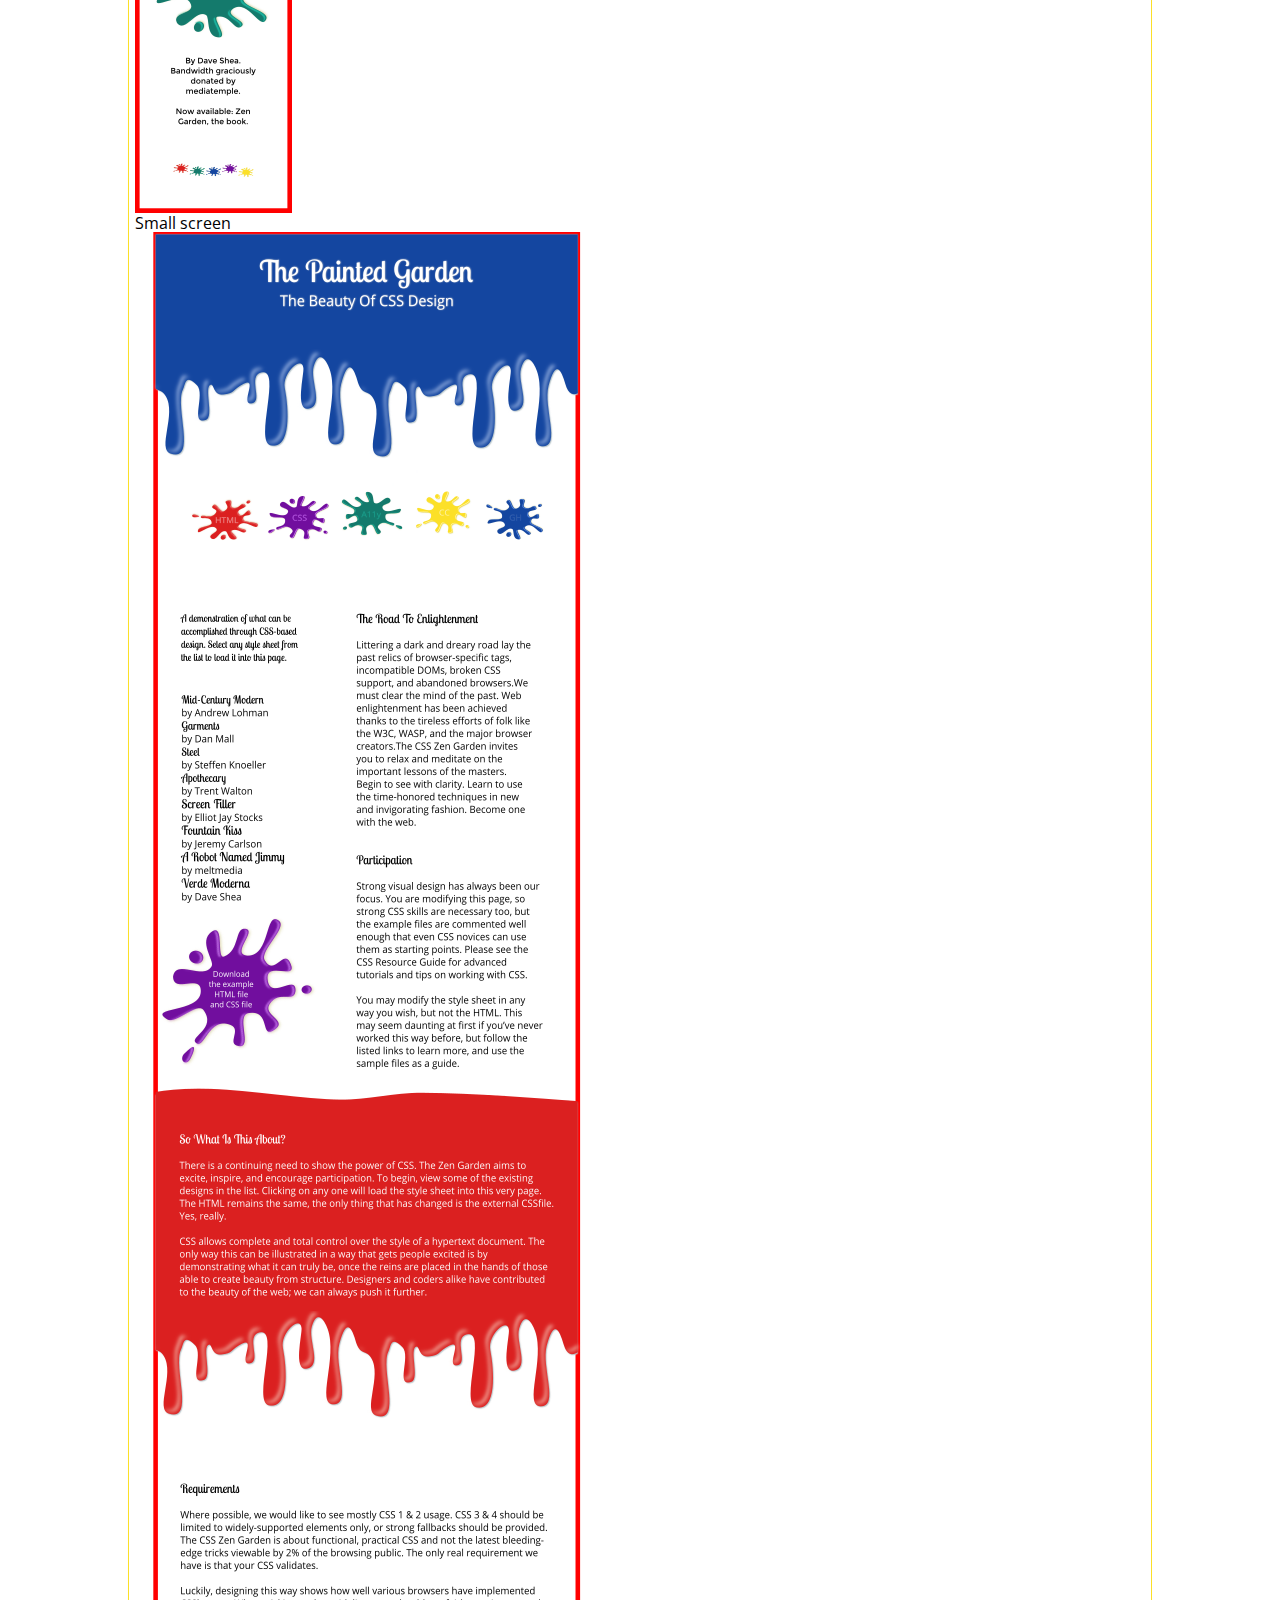
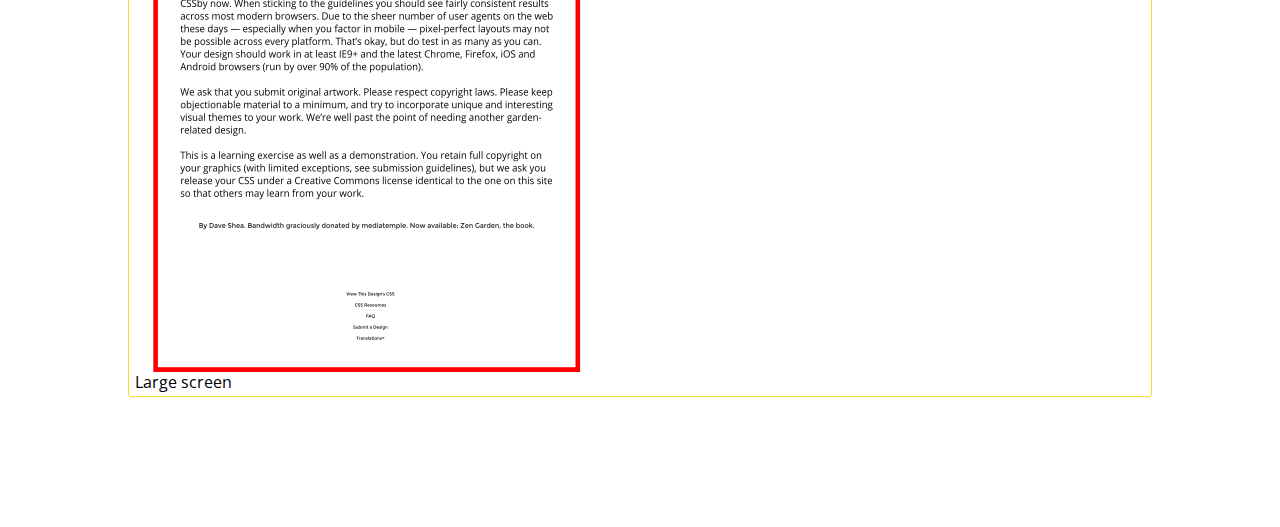
==== commit 640787dd: "branch1 big commit" ====
--- a/src/index.html
+++ b/src/index.html
@@ -114,7 +114,7 @@
         </div>
       </section>
 
-      <section id="icons" class="cd-icons">
+      <!--<section id="icons" class="cd-icons">
         <h2>Icons</h2>
 
         <ul class="cd-box">
@@ -161,7 +161,7 @@
             </fieldset>
           </form>
         </div>
-      </section>
+      </section>-->
       <section id="navigation" class="cd-navigation">
         <h2>Navigation</h2>
         <div class="cd-box">
@@ -169,35 +169,60 @@
             <h3>Primary</h3>
             <nav class="cd-primary-nav">
               <ul>
-                <li><a href="#">One</a></li>
-                <li><a href="#">Two</a></li>
-                <li><a href="#">Three</a></li>
-                <li><a href="#">Four</a></li>
-                <li><a href="#">Five</a></li>
-              </ul>
-            </nav>
-          </div>
-          <div>
-            <h3>Secondary</h3>
-            <nav class="cd-secondary-nav">
-              <ul>
-                <li><a href="#">One</a></li>
-                <li><a href="#">Two</a></li>
-                <li><a href="#">Three</a></li>
-                <li><a href="#">Four</a></li>
-                <li><a href="#">Five</a></li>
+                <li>
+                  <a href="/221/" class="design-name">Mid Century Modern</a> by						<a href="http://andrewlohman.com/" class="designer-name">Andrew Lohman</a>
+                </li>					
+                <li>
+                  <a href="/220/" class="design-name">Garments</a> by						<a href="http://danielmall.com/" class="designer-name">Dan Mall</a>
+                </li>				
+                <li>
+                  <a href="/219/" class="design-name">Steel</a> by						<a href="http://steffen-knoeller.de" class="designer-name">Steffen Knoeller</a>
+                </li>					
+                <li>
+                  <a href="/218/" class="design-name">Apothecary</a> by						<a href="http://trentwalton.com" class="designer-name">Trent Walton</a>
+                </li>					
+                <li>
+                  <a href="/217/" class="design-name">Screen Filler</a> by						<a href="http://elliotjaystocks.com/" class="designer-name">Elliot Jay Stocks</a>
+                </li>					
+                <li>
+                  <a href="/216/" class="design-name">Fountain Kiss</a> by						<a href="http://jeremycarlson.com" class="designer-name">Jeremy Carlson</a>
+                </li>				
+                <li>
+                  <a href="/215/" class="design-name">A Robot Named Jimmy</a> by						<a href="http://meltmedia.com/" class="designer-name">meltmedia</a>
+                </li>					
+                <li>
+                  <a href="/214/" class="design-name">Verde Moderna</a> by						<a href="http://www.mezzoblue.com/" class="designer-name">Dave Shea</a>
+                </li>					
               </ul>
             </nav>
           </div>
           <div>
             <h3>Other Links</h3>
-            <ul>
-              <li><a href="#">One</a></li>
-              <li><a href="#">Two</a></li>
-              <li><a href="#">Three</a></li>
-              <li><a href="#">Four</a></li>
-              <li><a href="#">Five</a></li>
-            </ul>
+            <div class="zen-resources" id="zen-resources">
+              <h3 class="resources">Resources:</h3>
+              <ul>
+                <li class="view-css">
+                  <a href="style.css" title="View the source CSS file of the currently-viewed design.">
+                    View This Design&#8217;s <abbr title="Cascading Style Sheets">CSS</abbr>						</a>
+                </li>
+                <li class="css-resources">
+                  <a href="http://www.mezzoblue.com/zengarden/resources/" title="Links to great sites with information on using CSS.">
+                    <abbr title="Cascading Style Sheets">CSS</abbr> Resources						</a>
+                </li>
+                <li class="zen-faq">
+                  <a href="http://www.mezzoblue.com/zengarden/faq/" title="A list of Frequently Asked Questions about the Zen Garden.">
+                    <abbr title="Frequently Asked Questions">FAQ</abbr>						</a>
+                </li>
+                <li class="zen-submit">
+                  <a href="http://www.mezzoblue.com/zengarden/submit/" title="Send in your own CSS file.">
+                    Submit a Design						</a>
+                </li>
+                <li class="zen-translations">
+                  <a href="http://www.mezzoblue.com/zengarden/translations/" title="View translated versions of this page.">
+                    Translations						</a>
+                </li>
+              </ul>
+            </div>
           </div>
         </div>
       </section>
@@ -216,11 +241,11 @@
         <h2>Wireframes</h2>
         <div class="cd-box">
           <figure>
-            <img src="assets/wireframe-sm.jpg" alt="Small screen wireframe" />
+            <img src="assets/small1.png" alt="Small screen wireframe" />
             <figcaption>Small screen</figcaption>
           </figure>
           <figure>
-            <img src="assets/wireframe-lg.jpg" alt="Large screen wireframe" />
+            <img src="assets/large1.png" alt="Large screen wireframe" />
             <figcaption>Large screen</figcaption>
           </figure>
         </div>
--- a/src/css/style-guide.css
+++ b/src/css/style-guide.css
@@ -54,377 +54,6 @@
 
 /* -------------------------------- 
 
-xBackground 
-
--------------------------------- */
-body {
-  /* this is the page background */
-  background-color: #ffffff;
-}
-
-/* -------------------------------- 
-
-xPatterns
-
--------------------------------- */
-.cd-box {
-  /* this is the container of various design elements - i.e. the 2 logo of the branding section */
-  border: 1px solid #fce028;
-  border-radius: 3px;
-  background: #ffffff;
-  box-shadow: 0 1px 1px rgba(0, 0, 0, 0.05);
-  padding: 6px;
-}
-
-/* -------------------------------- 
-
-xNavigation 
-
--------------------------------- */
-header {
-  background-color: #00000c;
-}
-
-.cd-logo {
-  /* logo box style */
-  background-color: #1446a0;
-  width: 120px;
-}
-@media only screen and (min-width: 1024px) {
-  .cd-logo {
-    width: 180px;
-  }
-}
-
-.cd-main-nav {
-  /* main navigation background color - full screen on small devices */
-  background: #00000c;
-}
-.cd-main-nav li a {
-  color: #ffffff;
-  border-color: #000026;
-}
-@media only screen and (min-width: 1024px) {
-  .cd-main-nav li a {
-    color: #0000d8;
-  }
-  .cd-main-nav li a.selected {
-    color: #ffffff;
-    box-shadow: 0 2px 0 #1446a0;
-  }
-  .cd-main-nav li a:hover {
-    color: #ffffff;
-  }
-}
-
-.cd-nav-trigger span {
-  /* hamburger menu */
-  background-color: #ffffff;
-}
-.cd-nav-trigger span::before, .cd-nav-trigger span::after {
-  /* upper and lower lines */
-  background-color: #ffffff;
-}
-
-.nav-is-visible .cd-nav-trigger span {
-  /* hide line in the center on mobile when nav is visible */
-  background-color: rgba(255, 255, 255, 0);
-}
-.nav-is-visible .cd-nav-trigger span::before, .nav-is-visible .cd-nav-trigger span::after {
-  /* preserve visibility of upper and lower lines - close icon */
-  background-color: white;
-}
-
-.cd-download {
-  /* download button top-right visible on big devices */
-  background-color: #00003f;
-}
-.no-touch .cd-download:hover {
-  background-color: #000059;
-}
-.cd-download span {
-  /* tooltip */
-  background: #1446a0;
-  color: #ffffff;
-}
-.cd-download span::before {
-  /* right arrow color */
-  border-color: #1446a0;
-}
-
-/* -------------------------------- 
-
-xPage title 
-
--------------------------------- */
-main > h1 {
-  color: #00000c;
-}
-@media only screen and (min-width: 1600px) {
-  main > h1 {
-    /* title goes into the header on big devices */
-    color: #ffffff;
-  }
-}
-
-/* -------------------------------- 
-
-xTypography 
-
--------------------------------- */
-h1,
-h2 {
-  font-family: "Lobster Two", serif;
-  color: #00000c;
-}
-
-h1 {
-  font-size: 2.4rem;
-  font-weight: 300;
-  line-height: 1.2;
-  margin: 0 0 0.4em;
-}
-@media only screen and (min-width: 768px) {
-  h1 {
-    font-size: 3.2rem;
-  }
-}
-@media only screen and (min-width: 1024px) {
-  h1 {
-    font-size: 4rem;
-  }
-}
-
-h2 {
-  font-weight: bold;
-  text-transform: uppercase;
-  margin: 1em 0;
-}
-@media only screen and (min-width: 768px) {
-  h2 {
-    font-size: 1.8rem;
-    margin: 1em 0 1.4em;
-  }
-}
-
-section > h2::before {
-  /* number before each section title */
-  color: #d5b903;
-}
-
-p {
-  font-size: 1.4rem;
-  line-height: 1.4;
-  color: #00008c;
-}
-p a {
-  color: #1446a0;
-  text-decoration: underline;
-}
-@media only screen and (min-width: 768px) {
-  p {
-    font-size: 1.6rem;
-    line-height: 1.6;
-  }
-}
-
-/* -------------------------------- 
-
-xButtons 
-
--------------------------------- */
-.btn {
-  border: none;
-  box-shadow: none;
-  border-radius: 0.25em;
-  font-size: 1.4rem;
-  font-family: "Lobster Two", serif;
-  color: #ffffff;
-  padding: 0.6em 2.2em;
-  cursor: pointer;
-  background: #1446a0;
-}
-.btn:focus {
-  outline: none;
-}
-.no-touch .btn:hover {
-  background: #1750b7;
-}
-.btn.btn-success {
-  background: #147a6c;
-}
-.no-touch .btn.btn-success:hover {
-  background: #18907f;
-}
-.btn.btn-alert {
-  background: #db2020;
-}
-.no-touch .btn.btn-alert:hover {
-  background: #e13333;
-}
-.btn.btn-outline {
-  color: #1446a0;
-  background: transparent;
-  box-shadow: inset 0 0 0 1px #1446a0;
-}
-.no-touch .btn.btn-outline:hover {
-  color: #ffffff;
-  background: #1446a0;
-}
-@media only screen and (min-width: 768px) {
-  .btn {
-    font-size: 1.6rem;
-  }
-}
-
-.cd-buttons .cd-box:nth-of-type(2) span {
-  /* CSS class name color */
-  color: #1446a0;
-}
-
-/* -------------------------------- 
-
-xIcons 
-
--------------------------------- */
-.cd-icons li {
-  /* icons size */
-  width: 32px;
-  height: 32px;
-}
-
-/* -------------------------------- 
-
-xForm 
-
--------------------------------- */
-input[type=text],
-select {
-  border: 1px solid #fce028;
-  border-radius: 0.25em;
-  background: #ffffff;
-}
-input[type=text]:focus,
-select:focus {
-  outline: none;
-}
-
-input[type=text] {
-  padding: 0.6em 1em;
-  box-shadow: inset 1px 1px rgba(0, 0, 0, 0.03);
-}
-input[type=text].success {
-  border-color: #147a6c;
-  box-shadow: 0 0 6px rgba(20, 122, 108, 0.2);
-}
-input[type=text].alert {
-  border-color: #db2020;
-  box-shadow: 0 0 6px rgba(219, 32, 32, 0.2);
-}
-input[type=text]:focus {
-  border-color: #1446a0;
-  box-shadow: 0 0 6px rgba(20, 70, 160, 0.2);
-}
-
-input[type=radio],
-input[type=checkbox] {
-  position: absolute;
-  left: 0;
-  top: 0;
-  margin: 0;
-  padding: 0;
-  opacity: 0;
-}
-
-.radio-label,
-.checkbox-label {
-  padding-left: 24px;
-  -webkit-user-select: none;
-  -moz-user-select: none;
-  -ms-user-select: none;
-  user-select: none;
-}
-.radio-label::before, .radio-label::after,
-.checkbox-label::before,
-.checkbox-label::after {
-  /* custom radio and check boxes */
-  content: "";
-  display: block;
-  width: 16px;
-  height: 16px;
-  position: absolute;
-  top: 50%;
-  -webkit-transform: translateY(-50%);
-  -moz-transform: translateY(-50%);
-  -ms-transform: translateY(-50%);
-  -o-transform: translateY(-50%);
-  transform: translateY(-50%);
-}
-.radio-label::before,
-.checkbox-label::before {
-  left: 0;
-  border: 1px solid #fce028;
-  box-shadow: inset 1px 1px rgba(0, 0, 0, 0.03);
-}
-.radio-label::after,
-.checkbox-label::after {
-  left: 3px;
-  background: url("../assets/form/icon-check.svg") no-repeat center center;
-  display: none;
-}
-
-.radio-label::before {
-  border-radius: 50%;
-}
-
-.checkbox-label::before {
-  border-radius: 3px;
-}
-
-input[type=radio]:checked + label::before,
-input[type=checkbox]:checked + label::before {
-  background-color: #00000c;
-  border: none;
-  box-shadow: none;
-}
-
-input[type=radio]:checked + label::after,
-input[type=checkbox]:checked + label::after {
-  display: block;
-}
-
-.cd-select::after {
-  /* switcher arrow for select element */
-  content: "";
-  position: absolute;
-  z-index: 1;
-  right: 14px;
-  top: 50%;
-  -webkit-transform: translateY(-50%);
-  -moz-transform: translateY(-50%);
-  -ms-transform: translateY(-50%);
-  -o-transform: translateY(-50%);
-  transform: translateY(-50%);
-  display: block;
-  width: 16px;
-  height: 16px;
-  background: url("../assets/form/icon-select.svg") no-repeat center center;
-  pointer-events: none;
-}
-
-select {
-  position: relative;
-  padding: 0.6em 2em 0.6em 1em;
-  cursor: pointer;
-  -webkit-appearance: none;
-  -moz-appearance: none;
-  -ms-appearance: none;
-  -o-appearance: none;
-  appearance: none;
-}
-
-/* -------------------------------- 
-
 xBasic style
 
 -------------------------------- */
@@ -446,6 +75,7 @@
 body {
   font-size: 1.6rem;
   font-family: "Open Sans", sans-serif;
+  background-color: #ffffff;
 }
 
 a {
@@ -727,9 +357,16 @@
   margin: 0 auto;
   padding: 50px 0;
 }
-main > h1 {
+main h1 {
   text-align: center;
   margin: 3em 0;
+  color: #00000c;
+}
+@media only screen and (min-width: 1600px) {
+  main {
+    /* title goes into the header on big devices */
+    color: #ffffff;
+  }
 }
 @media only screen and (min-width: 1024px) {
   main {
@@ -1046,4 +683,205 @@
   display: none;
 }
 
+.btn {
+  border: none;
+  box-shadow: none;
+  border-radius: 0.25em;
+  font-size: 1.4rem;
+  font-family: "Lobster Two", serif;
+  color: #ffffff;
+  padding: 0.6em 2.2em;
+  cursor: pointer;
+  background: #1446a0;
+}
+.btn:focus {
+  outline: none;
+}
+.no-touch .btn:hover {
+  background: #1750b7;
+}
+.btn.btn-success {
+  background: #147a6c;
+}
+.no-touch .btn.btn-success:hover {
+  background: #18907f;
+}
+.btn.btn-alert {
+  background: #db2020;
+}
+.no-touch .btn.btn-alert:hover {
+  background: #e13333;
+}
+.btn.btn-outline {
+  color: #1446a0;
+  background: transparent;
+  box-shadow: inset 0 0 0 1px #1446a0;
+}
+.no-touch .btn.btn-outline:hover {
+  color: #ffffff;
+  background: #1446a0;
+}
+@media only screen and (min-width: 768px) {
+  .btn {
+    font-size: 1.6rem;
+  }
+}
+
+.cd-buttons .cd-box:nth-of-type(2) span {
+  /* CSS class name color */
+  color: #1446a0;
+}
+
+header {
+  background-color: #00000c;
+}
+
+.cd-logo {
+  /* logo box style */
+  background-color: #1446a0;
+  width: 120px;
+}
+@media only screen and (min-width: 1024px) {
+  .cd-logo {
+    width: 180px;
+  }
+}
+
+.cd-main-nav {
+  /* main navigation background color - full screen on small devices */
+  background: #00000c;
+}
+.cd-main-nav li a {
+  color: #ffffff;
+  border-color: #000026;
+}
+@media only screen and (min-width: 1024px) {
+  .cd-main-nav li a {
+    color: #0000d8;
+  }
+  .cd-main-nav li a.selected {
+    color: #ffffff;
+    box-shadow: 0 2px 0 #1446a0;
+  }
+  .cd-main-nav li a:hover {
+    color: #ffffff;
+  }
+}
+
+.cd-nav-trigger span {
+  /* hamburger menu */
+  background-color: #ffffff;
+}
+.cd-nav-trigger span::before, .cd-nav-trigger span::after {
+  /* upper and lower lines */
+  background-color: #ffffff;
+}
+
+.nav-is-visible .cd-nav-trigger span {
+  /* hide line in the center on mobile when nav is visible */
+  background-color: rgba(255, 255, 255, 0);
+}
+.nav-is-visible .cd-nav-trigger span::before, .nav-is-visible .cd-nav-trigger span::after {
+  /* preserve visibility of upper and lower lines - close icon */
+  background-color: white;
+}
+
+.cd-download {
+  /* download button top-right visible on big devices */
+  background-color: #00003f;
+}
+.no-touch .cd-download:hover {
+  background-color: #000059;
+}
+.cd-download span {
+  /* tooltip */
+  background: #1446a0;
+  color: #ffffff;
+}
+.cd-download span::before {
+  /* right arrow color */
+  border-color: #1446a0;
+}
+
+.design-name {
+  display: table;
+  font-size: 1.5em;
+  font-family: "Lobster Two", serif;
+}
+
+.designer-name {
+  margin: 0 0 1em 0;
+  display: inline-block;
+}
+
+.view-css, .css-resources, .zen-faq, .zen-submit, .zen-translations {
+  display: inline-flex;
+  font-family: "Lobster Two", serif;
+}
+
+.cd-box {
+  /* this is the container of various design elements - i.e. the 2 logo of the branding section */
+  border: 1px solid #fce028;
+  border-radius: 3px;
+  background: #ffffff;
+  box-shadow: 0 1px 1px rgba(0, 0, 0, 0.05);
+  padding: 6px;
+}
+
+h1,
+h2 {
+  font-family: "Lobster Two", serif;
+  color: #00000c;
+}
+
+h1 {
+  font-size: 2.4rem;
+  font-weight: 300;
+  line-height: 1.2;
+  margin: 0 0 0.4em;
+}
+@media only screen and (min-width: 768px) {
+  h1 {
+    font-size: 3.2rem;
+  }
+}
+@media only screen and (min-width: 1024px) {
+  h1 {
+    font-size: 4rem;
+  }
+}
+
+h2 {
+  font-weight: bold;
+  text-transform: uppercase;
+  margin: 1em 0;
+}
+@media only screen and (min-width: 768px) {
+  h2 {
+    font-size: 1.8rem;
+    margin: 1em 0 1.4em;
+  }
+}
+
+section > h2::before {
+  /* number before each section title */
+  color: #d5b903;
+}
+
+p {
+  font-size: 1.4rem;
+  line-height: 1.4;
+  color: #00008c;
+}
+p a {
+  color: #1446a0;
+  text-decoration: underline;
+}
+@media only screen and (min-width: 768px) {
+  p {
+    font-size: 1.6rem;
+    line-height: 1.6;
+  }
+}
+
 /*# sourceMappingURL=style-guide.css.map */
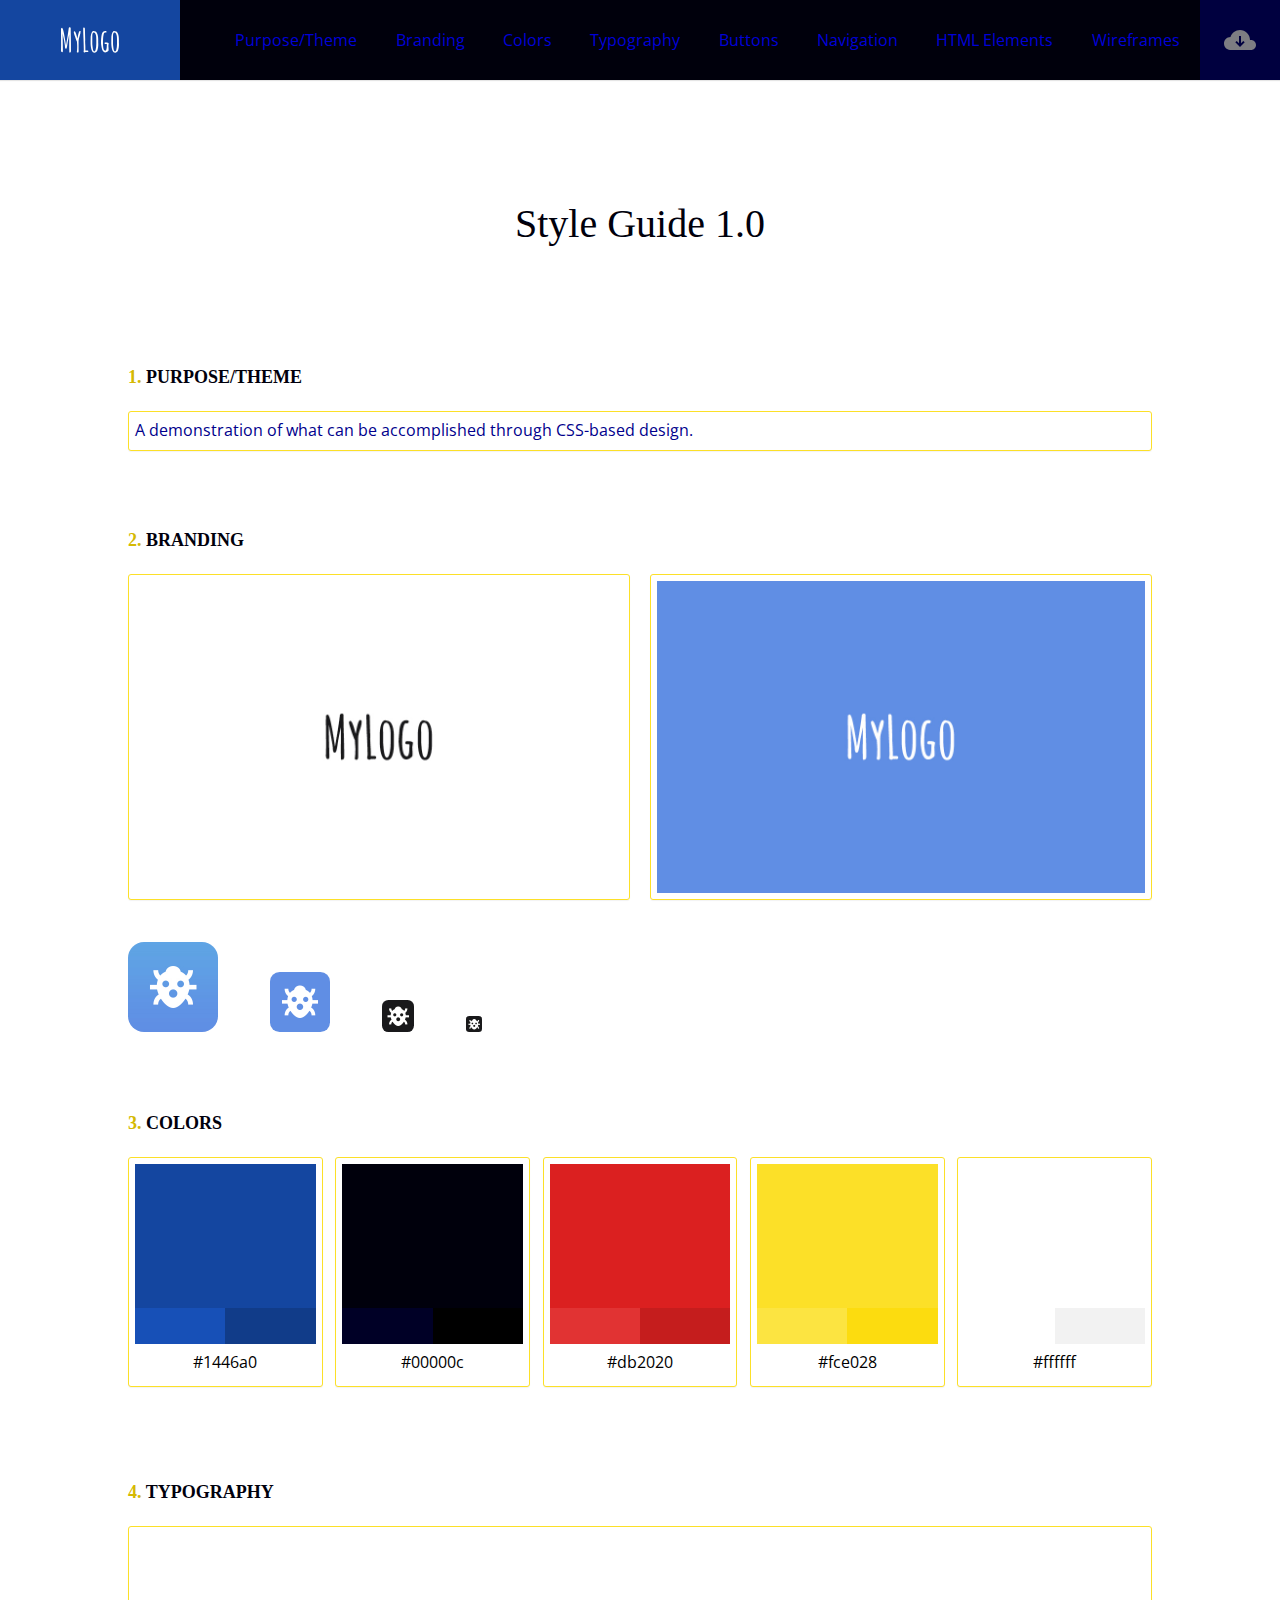
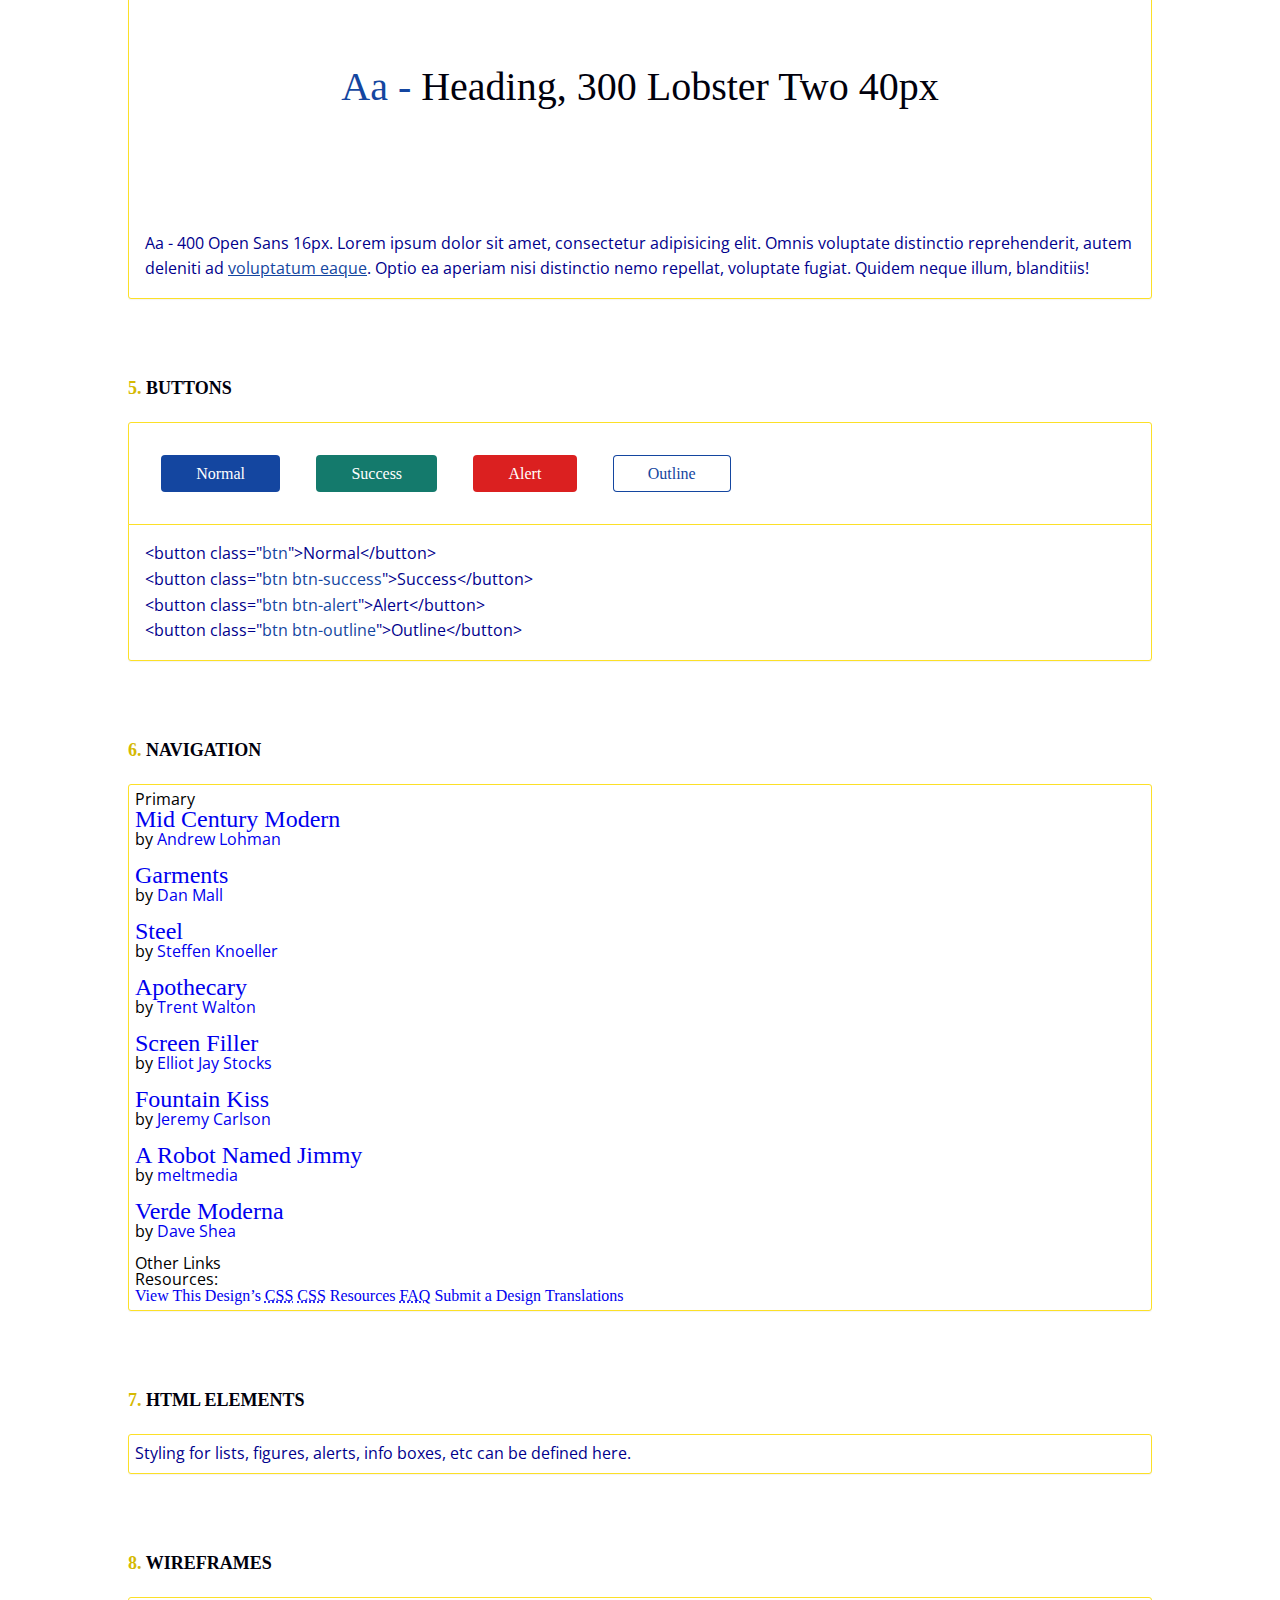
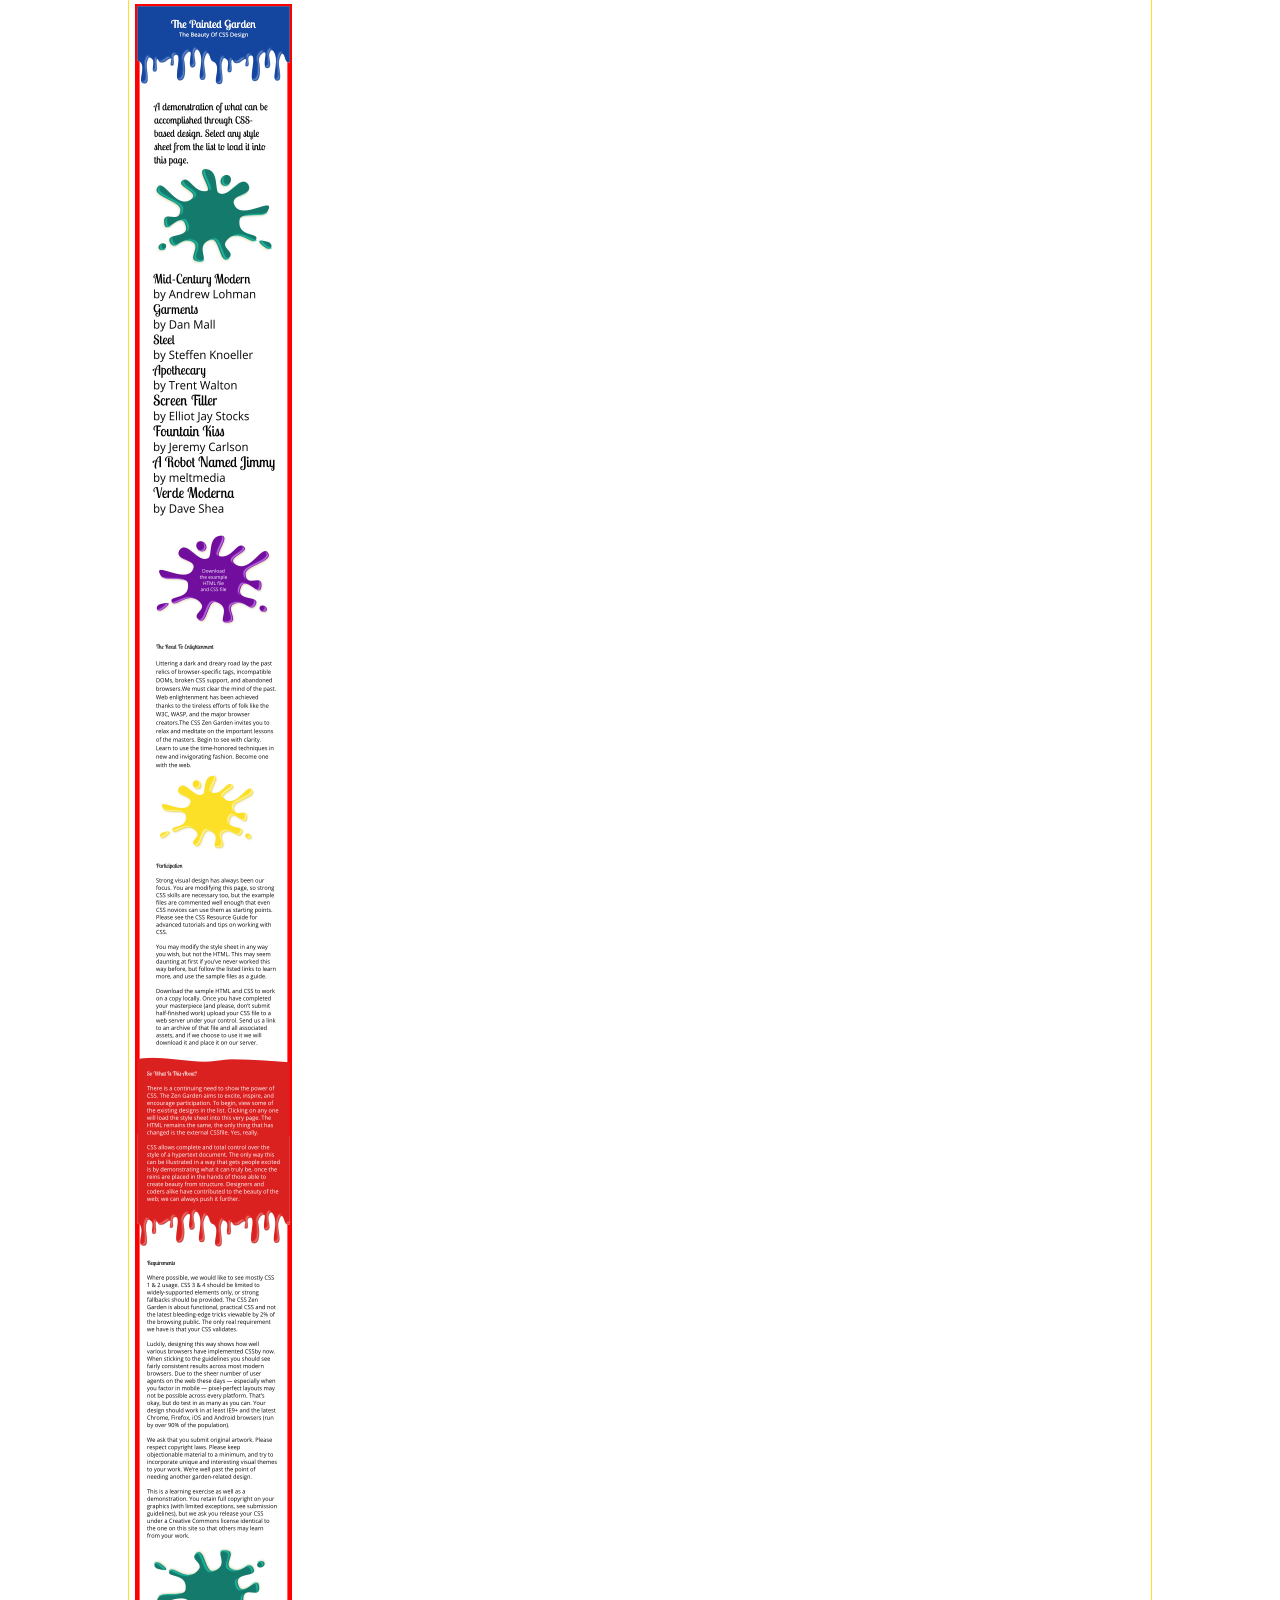
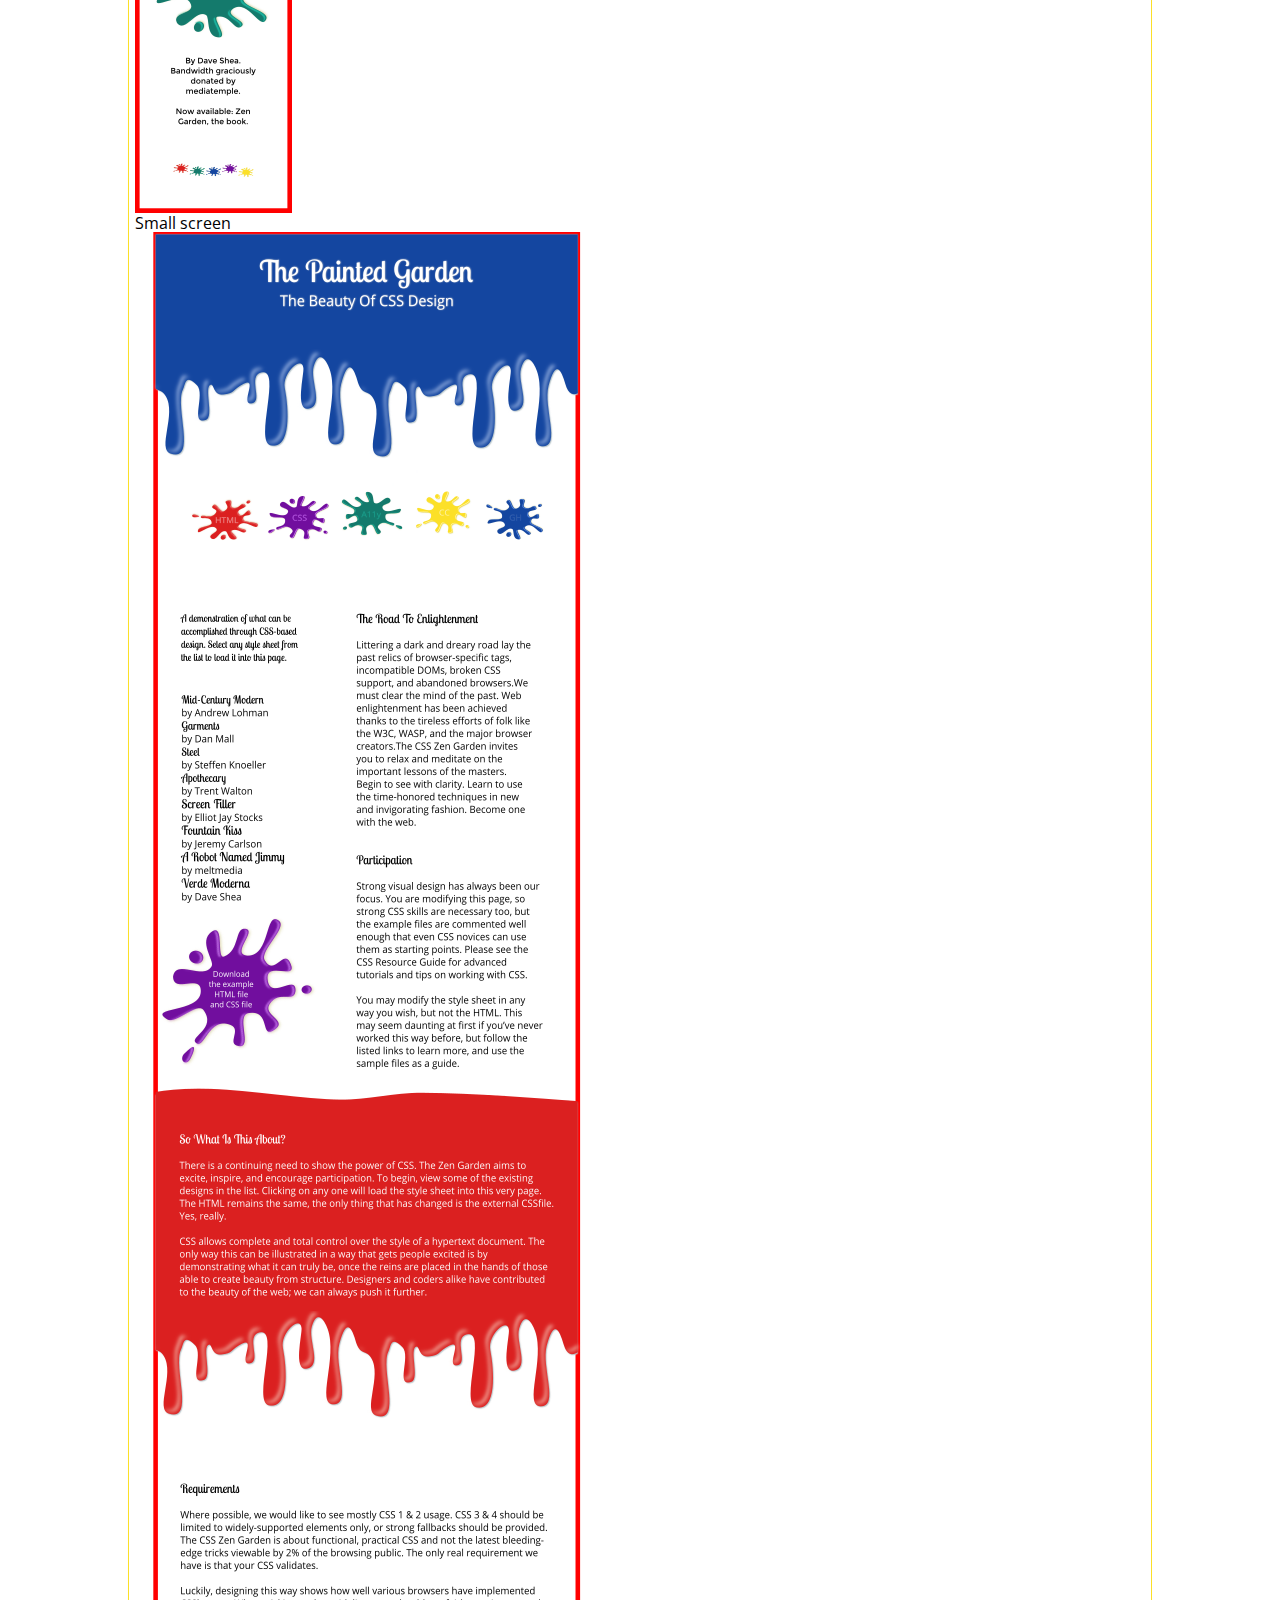
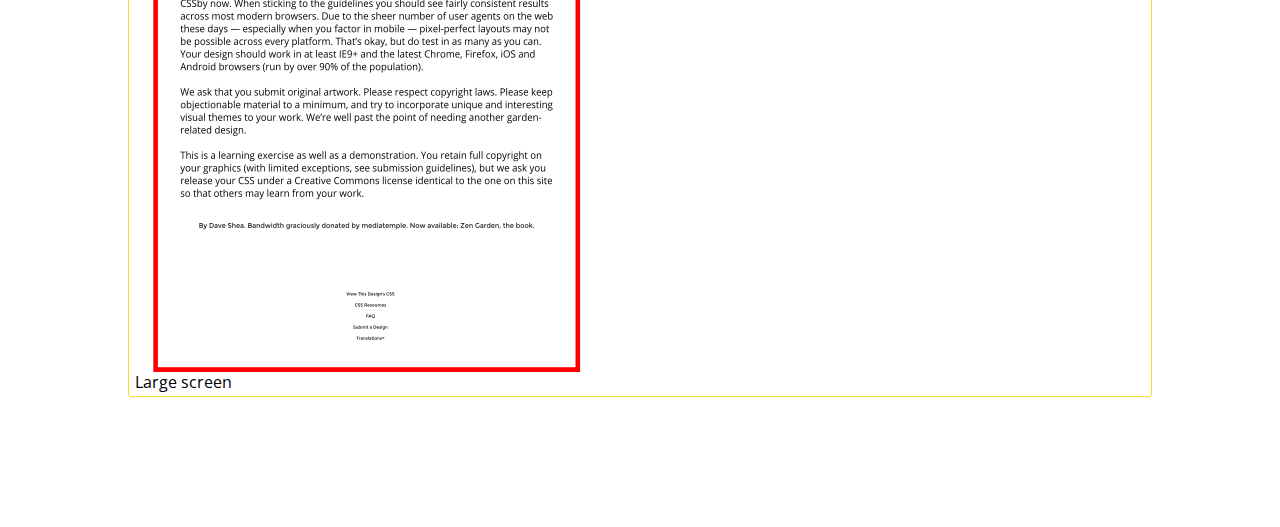
==== commit 84456f23: "Update index.html" ====
--- a/src/index.html
+++ b/src/index.html
@@ -45,7 +45,7 @@
       <section id="purpose" class="cd-purpose">
         <h2>Purpose/Theme</h2>
 
-        <div class="cd-box"><p>Add description of purpose/theme here.</p></div>
+        <div class="cd-box"><p>A demonstration of what can be accomplished through CSS-based design.</p></div>
       </section>
 
       <section id="branding" class="cd-branding">
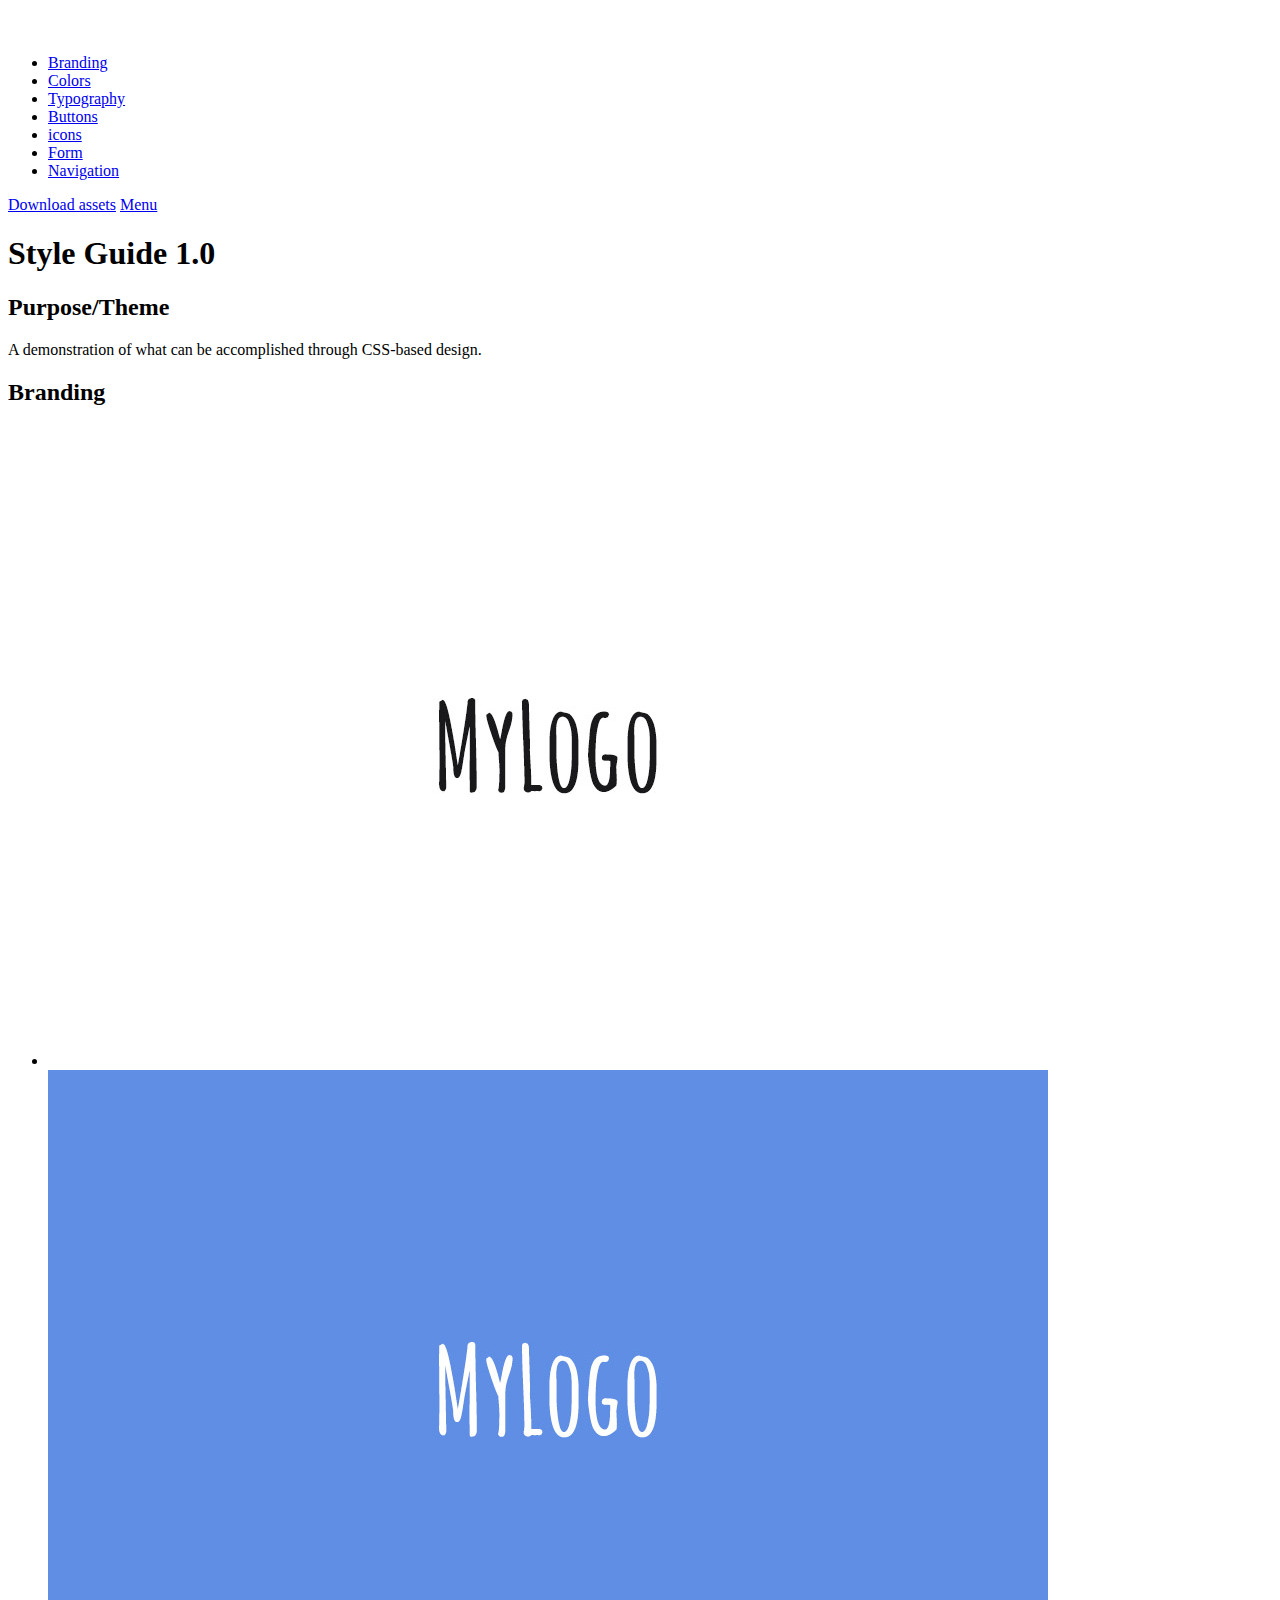
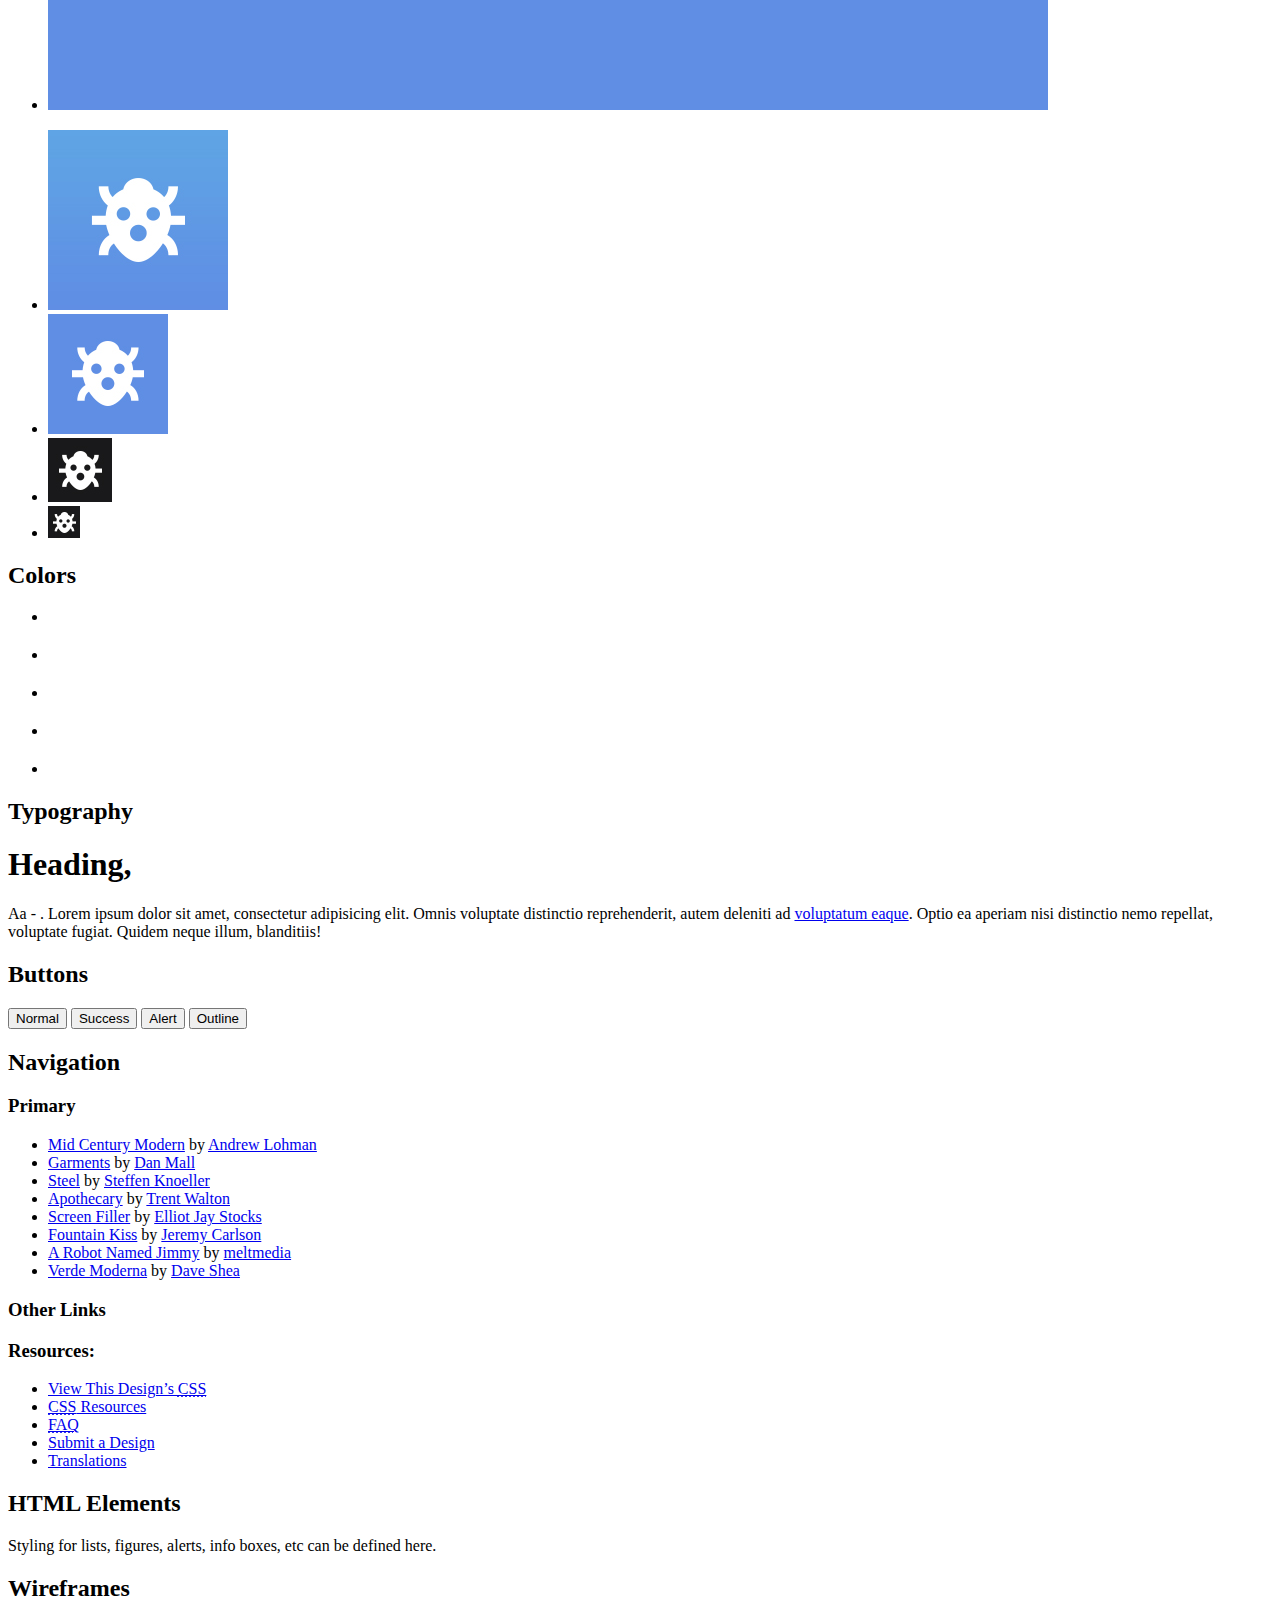
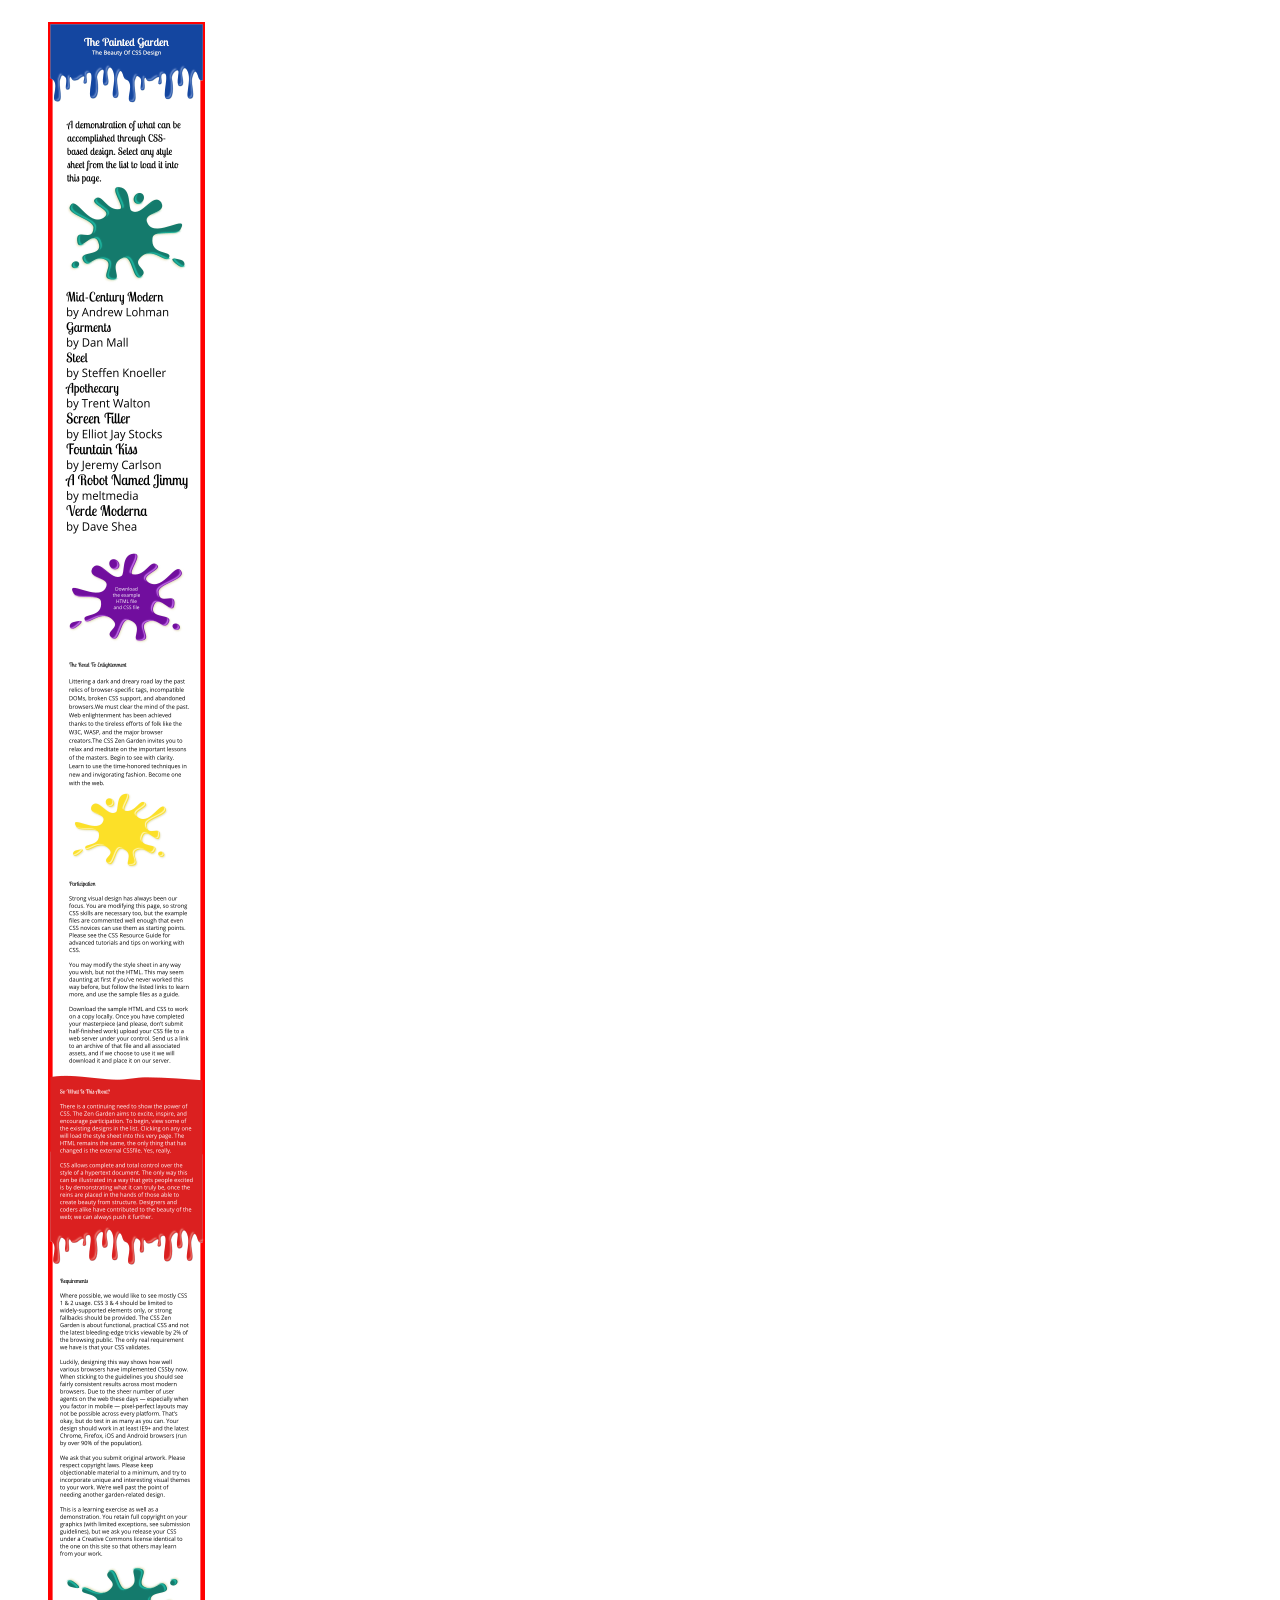
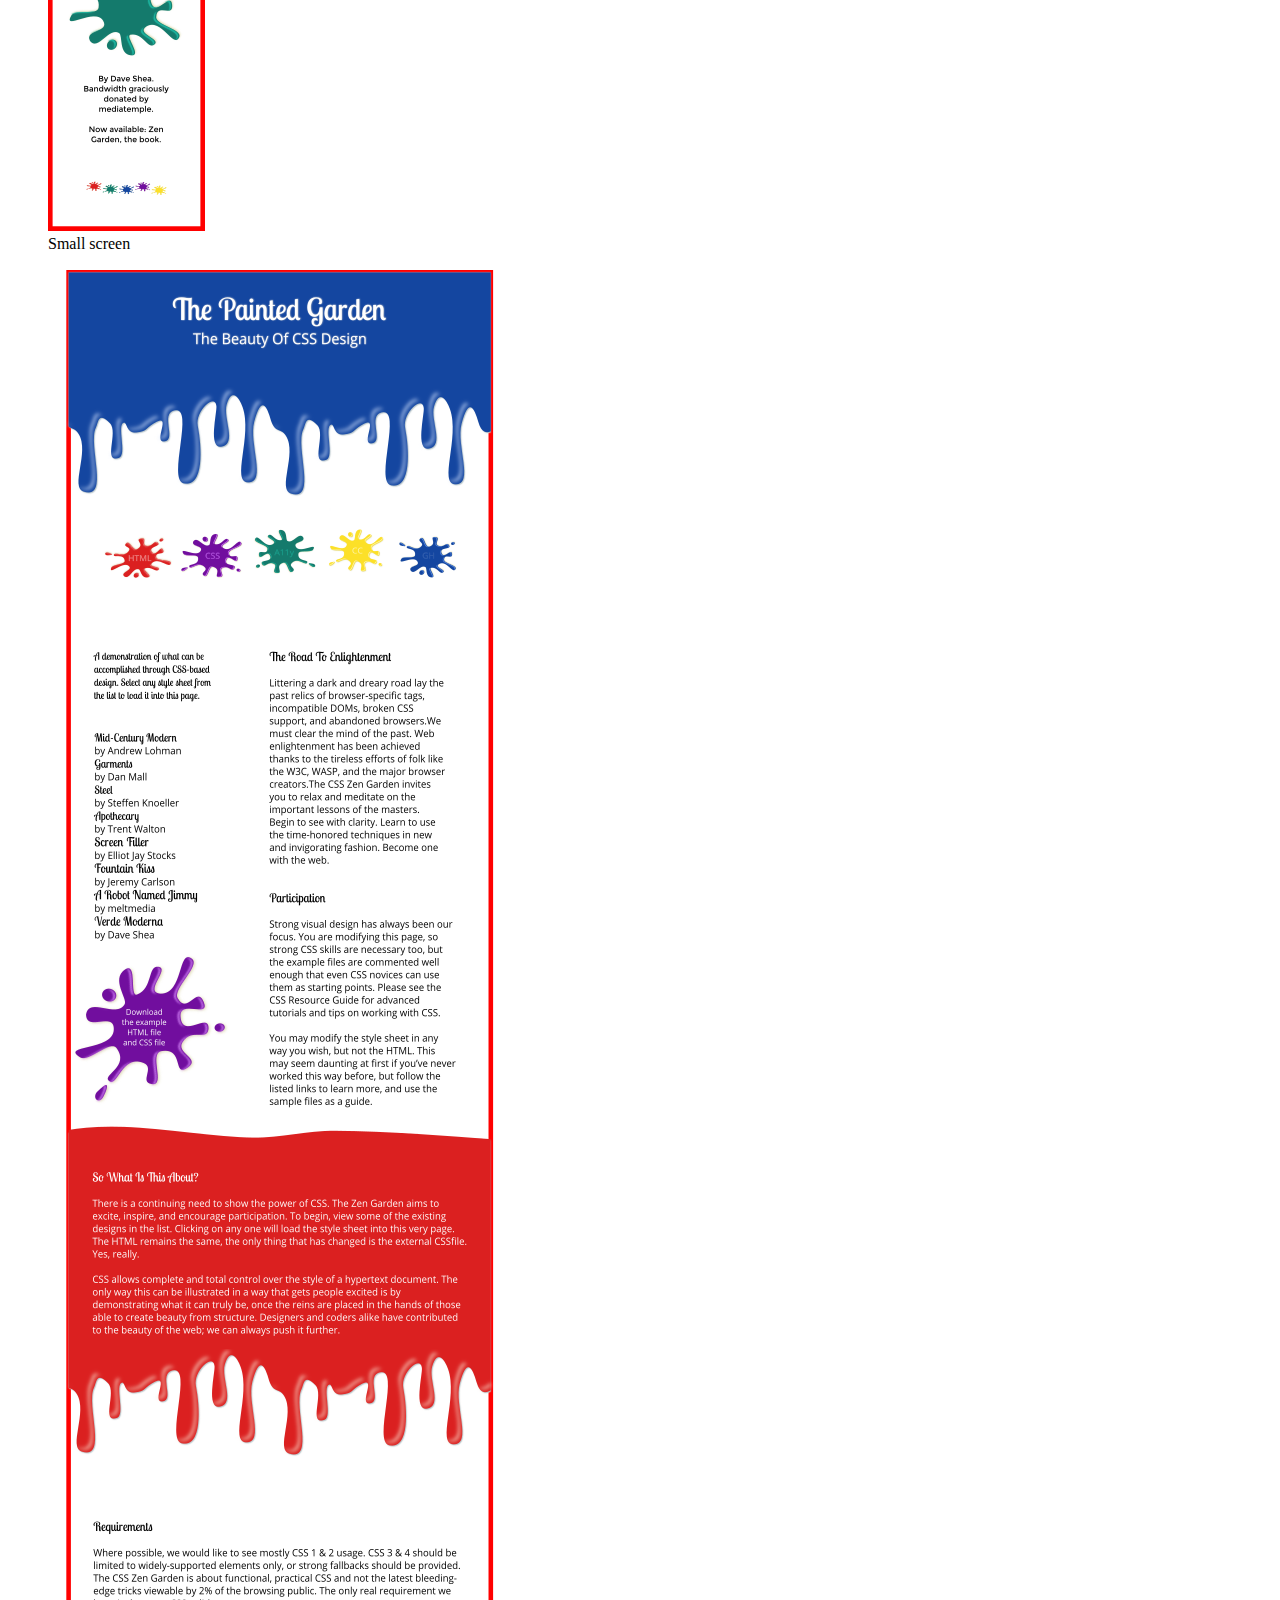
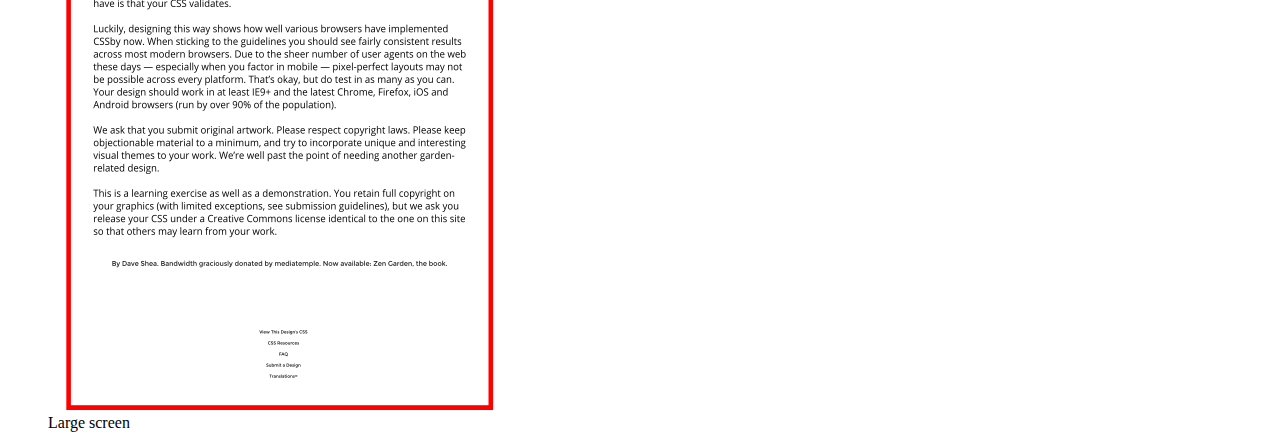
==== commit 001fbd96: "Update index.html" ====
--- a/src/index.html
+++ b/src/index.html
@@ -10,7 +10,7 @@
       type="text/css"
     />
 
-    <link rel="stylesheet" href="css/style-guide.css" />
+    <link rel="stylesheet" href="css/style-guide.scss" />
     <!-- Resource style -->
     <script src="js/modernizr.js"></script>
     <!-- Modernizr -->
